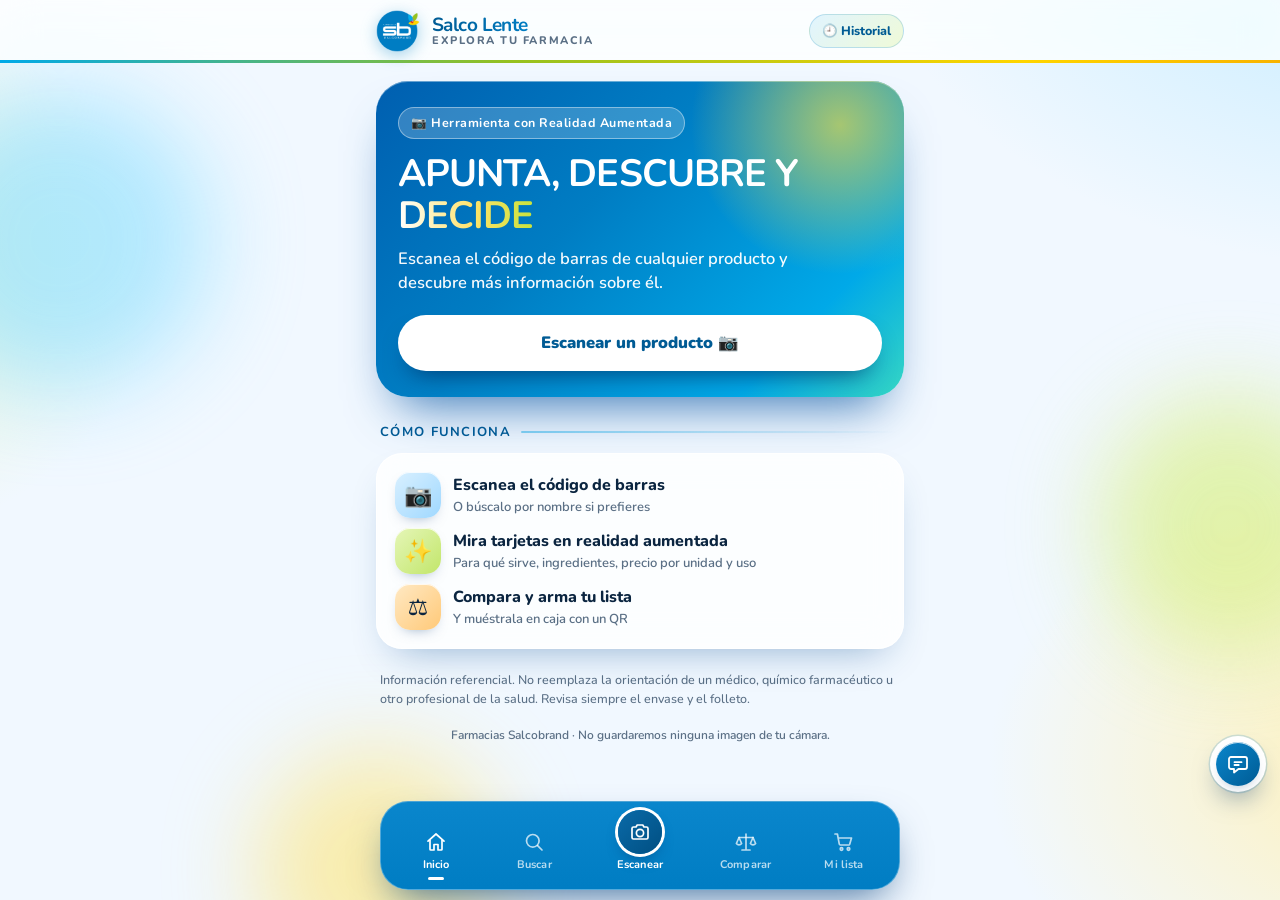
==== index.html @ 79f30295 "Add files via upload" ====
<!doctype html>
<html lang="es">
<head>
<link rel="preconnect" href="https://fonts.googleapis.com"><link rel="preconnect" href="https://fonts.gstatic.com" crossorigin>
<link href="https://fonts.googleapis.com/css2?family=Nunito:wght@700&display=swap" rel="stylesheet">
<meta charset="utf-8">
<meta name="viewport" content="width=device-width,initial-scale=1,viewport-fit=cover">
<meta name="theme-color" content="#007dc3">
<title>SALCO LENTE | Farmacias Salcobrand</title>
<meta name="description" content="Apunta la cámara a un producto y descubre más sobre él.">
<link rel="icon" href="img/sb-logo.png">
<link rel="manifest" href="manifest.webmanifest">
<link rel="apple-touch-icon" href="img/sb-logo.png">
<style>
:root{
  --blue:#007dc3;--blue-d:#005b94;--sky:#00a9e8;--green:#96c11f;--yellow:#ffd500;--orange:#f29100;--coral:#ff5b3a;
  --ink:#0b2540;--muted:#5a6f85;--bg:#f1f8ff;--r:26px;
  --shadow:0 18px 40px -20px rgba(0,70,140,.45);
  --grad-main:linear-gradient(135deg,#005fb0 0%,#007dc3 40%,#00a9e8 80%,#35d6c4 100%);
  --grad-cta:linear-gradient(135deg,#005fb0,#007dc3 45%,#00a9e8);
  --grad-fun:linear-gradient(90deg,#007dc3,#00a9e8 40%,#96c11f 80%,#c8e23c);
  --font-t:"Avenir Next","Avenir","Avenir Next LT Pro","Nunito","Segoe UI",system-ui,sans-serif;
  --font:ui-rounded,"SF Pro Rounded","Nunito","Segoe UI Variable",system-ui,-apple-system,"Segoe UI",Roboto,Helvetica,Arial,sans-serif;
}
*{box-sizing:border-box;-webkit-tap-highlight-color:transparent}
html{color-scheme:light}
body{margin:0;background:var(--bg);color:var(--ink);font:16px/1.45 var(--font);-webkit-font-smoothing:antialiased;min-height:100vh;min-height:100dvh;overflow-x:hidden}
h1,h2,h3,h4,.brand b,.sectitle,.hint b,.nm b,.hero2 b,.sheet h3,.sheet h4{font-family:var(--font-t);font-weight:700}
h1,h2,h3{margin:0;line-height:1.1;letter-spacing:-.025em}
p{margin:0}
button{font:inherit;cursor:pointer;color:inherit}
.hidden{display:none!important}

/* Fondo */
.bg{position:fixed;inset:0;z-index:-2;overflow:hidden;background:
  radial-gradient(900px 600px at 110% -10%,#bfeaff 0%,transparent 60%),
  radial-gradient(700px 500px at -20% 30%,#e6f7c8 0%,transparent 60%),
  radial-gradient(700px 500px at 110% 85%,#fff1b8 0%,transparent 60%),#f1f8ff}
.bg i{position:absolute;border-radius:50%;filter:blur(46px);opacity:.55;animation:drift 18s ease-in-out infinite alternate}
.bg i:nth-child(1){width:300px;height:300px;left:-90px;top:10%;background:#7fdcff}
.bg i:nth-child(2){width:260px;height:260px;right:-80px;top:44%;background:#d4ee6a;animation-duration:22s;animation-delay:-6s}
.bg i:nth-child(3){width:240px;height:240px;left:20%;bottom:-90px;background:#ffe36b;animation-duration:26s;animation-delay:-12s}
@keyframes drift{from{transform:translate3d(0,0,0) scale(1)}to{transform:translate3d(40px,-60px,0) scale(1.18)}}

/* Barra superior */
.top{position:sticky;top:0;z-index:20;background:rgba(255,255,255,.74);backdrop-filter:saturate(1.8) blur(18px);-webkit-backdrop-filter:saturate(1.8) blur(18px);padding-top:env(safe-area-inset-top)}
.top::after{content:"";position:absolute;left:0;right:0;bottom:0;height:3px;background:linear-gradient(90deg,var(--sky),var(--green),var(--yellow),var(--orange),var(--coral),var(--sky));background-size:200% 100%;animation:slide 8s linear infinite}
@keyframes slide{to{background-position:200% 0}}
.top-in{max-width:560px;margin:auto;display:flex;align-items:center;gap:12px;padding:10px 16px 11px}
.top img{width:44px;height:auto;display:block;filter:drop-shadow(0 4px 8px rgba(0,125,195,.35))}
.brand{display:flex;flex-direction:column;line-height:1.02}
.brand b{font-size:19px;font-weight:900;letter-spacing:-.03em;background:linear-gradient(90deg,var(--blue-d),var(--blue) 60%,var(--sky));-webkit-background-clip:text;background-clip:text;color:transparent}
.brand small{font-size:11px;font-weight:800;color:var(--muted);letter-spacing:.14em;text-transform:uppercase}
.hrow{display:flex;gap:8px;align-items:stretch;margin-bottom:10px}.hrow .pit{flex:1;min-width:0}.hadd{flex:0 0 auto;width:58px;border-radius:22px;background:linear-gradient(135deg,#0090d8,#00a9e8);color:#fff;font-size:12px;font-weight:900;box-shadow:0 10px 20px -12px rgba(0,100,180,.8);display:flex;flex-direction:column;align-items:center;justify-content:center;gap:2px}.hadd.sel{background:linear-gradient(135deg,#7fb11a,#96c11f)}.hadd span{font-size:20px;line-height:1}.htime{display:block;font-size:11px;font-weight:700;color:var(--muted);margin-top:1px}
.pbtn{margin-left:auto;display:inline-flex;align-items:center;gap:6px;padding:7px 12px;border-radius:999px;border:1px solid rgba(0,125,195,.2);background:linear-gradient(135deg,#e0f4ff,#effad8);color:var(--blue-d);font-size:12.5px;font-weight:800}

.wrap{max-width:560px;margin:auto;padding:18px 16px calc(110px + env(safe-area-inset-bottom))}
.screen{display:none}
.screen.on{display:block;animation:in .45s cubic-bezier(.2,.9,.3,1) both}
@keyframes in{from{opacity:0;transform:translateY(16px) scale(.985)}to{opacity:1;transform:none}}

/* Tarjetas y botones */
.card{position:relative;background:rgba(255,255,255,.82);backdrop-filter:blur(18px) saturate(1.4);-webkit-backdrop-filter:blur(18px) saturate(1.4);border:1.5px solid rgba(255,255,255,.95);border-radius:var(--r);box-shadow:var(--shadow);padding:18px}
.btn{position:relative;overflow:hidden;display:flex;align-items:center;justify-content:center;gap:8px;width:100%;border:0;border-radius:999px;padding:16px 20px;font-weight:900;font-size:16.5px;color:#fff;background:var(--grad-cta);box-shadow:0 16px 28px -12px rgba(0,125,195,.8),inset 0 1px 0 rgba(255,255,255,.45);transition:transform .18s cubic-bezier(.2,1.6,.4,1),opacity .2s}
.btn::after{content:"";position:absolute;top:0;bottom:0;width:60%;left:-80%;background:linear-gradient(110deg,transparent 20%,rgba(255,255,255,.55) 50%,transparent 80%);transform:skewX(-18deg);animation:shine 3.6s ease-in-out infinite}
@keyframes shine{0%,55%{left:-80%}100%{left:140%}}
.btn:active{transform:scale(.96)}
.btn[disabled]{opacity:.5}
.btn.alt{background:rgba(255,255,255,.9);color:var(--blue-d);box-shadow:inset 0 0 0 2.5px var(--blue),0 8px 18px -12px rgba(0,125,195,.6)}
.btn.alt::after,.btn.ghost::after{display:none}
.btn.ghost{background:transparent;color:var(--blue-d);box-shadow:none;font-weight:800;font-size:15px;padding:12px}
.btn.sm{padding:11px 16px;font-size:14px;width:auto}
.btn+.btn{margin-top:10px}

/* Inicio */
.hero{position:relative;overflow:hidden;isolation:isolate;border-radius:32px;color:#fff;padding:26px 22px;background:var(--grad-main);box-shadow:0 28px 50px -22px rgba(0,80,160,.8),inset 0 1px 0 rgba(255,255,255,.4)}
.hero::before{content:"";position:absolute;inset:-40% -20% auto auto;width:340px;height:340px;border-radius:50%;background:radial-gradient(circle,rgba(255,225,60,.65),transparent 62%);z-index:-1;animation:drift 12s ease-in-out infinite alternate}
.kicker{display:inline-flex;gap:6px;align-items:center;background:rgba(255,255,255,.2);border:1px solid rgba(255,255,255,.4);border-radius:999px;padding:6px 12px;font-size:12.5px;font-weight:800;letter-spacing:.04em}
.hero h1{font-size:38px;font-weight:950;margin:14px 0 10px}
.hero h1 em{font-style:normal;background:linear-gradient(90deg,#fff 0%,#ffe36b 55%,#c8e23c);-webkit-background-clip:text;background-clip:text;color:transparent}
.hero p{font-size:16.5px;font-weight:600;opacity:.96;max-width:420px}
.hero .go{margin-top:20px}
.hero .btn{background:#fff;color:var(--blue-d);box-shadow:0 14px 26px -12px rgba(0,30,80,.7)}
.sectitle{display:flex;align-items:center;gap:10px;font-size:13px;font-weight:950;letter-spacing:.1em;text-transform:uppercase;color:var(--blue-d);margin:26px 4px 12px}
.sectitle::after{content:"";flex:1;height:2.5px;border-radius:9px;background:linear-gradient(90deg,rgba(0,169,232,.45),transparent)}
.ic{width:46px;height:46px;border-radius:15px;display:grid;place-items:center;font-size:23px;background:linear-gradient(135deg,var(--c1,#e3f4ff),var(--c2,#f0fadb));box-shadow:inset 0 1px 0 rgba(255,255,255,.8),0 6px 14px -8px rgba(0,60,120,.5);flex:none}
.how{list-style:none;padding:0;margin:0;display:grid;gap:10px}
.how li{display:flex;gap:12px;align-items:center;font-weight:800}
.how small{display:block;color:var(--muted);font-weight:600;font-size:13px}
.legal{font-size:12.5px;color:var(--muted);line-height:1.5;margin-top:22px;padding:0 4px;font-weight:500}
.foot{text-align:center;color:var(--muted);font-size:12px;margin-top:18px;font-weight:600}

/* Buscar */
.srch{width:100%;border:1.5px solid rgba(0,125,195,.25);border-radius:999px;padding:14px 18px;font:inherit;font-weight:700;background:rgba(255,255,255,.92);outline:none}
.srch:focus{border-color:var(--sky);box-shadow:0 0 0 4px rgba(0,169,232,.18)}
.chips{display:flex;gap:8px;flex-wrap:wrap;margin:12px 0 14px}
.chp{border:1.5px solid rgba(0,125,195,.22);background:rgba(255,255,255,.85);border-radius:999px;padding:8px 13px;font-weight:800;font-size:13.5px;color:var(--blue-d)}
.chp.on{background:var(--grad-cta);color:#fff;border-color:transparent}
.plist{display:grid;gap:10px}
.pit{display:flex;gap:12px;align-items:center;padding:12px 14px;border-radius:22px;background:rgba(255,255,255,.88);border:1.5px solid rgba(255,255,255,.95);box-shadow:0 12px 24px -18px rgba(0,60,120,.6);text-align:left;width:100%}
.pit b{font-size:14.5px;font-weight:900;display:block;line-height:1.2}
.pit .s{font-size:12.5px;color:var(--muted);font-weight:700}
.pit .p{margin-left:auto;text-align:right;font-weight:950;font-size:14.5px;white-space:nowrap}
.pit .p small{display:block;font-size:11px;color:var(--muted);font-weight:700}
.empty{text-align:center;color:var(--muted);font-weight:700;padding:30px 10px}

/* Navegación inferior */
.nav{position:fixed;left:0;right:0;bottom:0;z-index:30;padding:0 14px calc(10px + env(safe-area-inset-bottom));pointer-events:none}
.nav-in{pointer-events:auto;max-width:520px;margin:auto;display:grid;grid-template-columns:1fr 1fr 1.15fr 1fr 1fr;align-items:end;background:linear-gradient(180deg,#0a86cc,#007dc3);backdrop-filter:blur(18px) saturate(1.5);-webkit-backdrop-filter:blur(18px) saturate(1.5);border:1.5px solid rgba(255,255,255,.3);border-radius:28px;box-shadow:0 18px 40px -14px rgba(0,60,120,.75);padding:8px 6px}
.nb{position:relative;border:0;background:none;display:flex;flex-direction:column;align-items:center;gap:3px;padding:6px 0 8px;font-size:11px;font-weight:700;letter-spacing:.01em;color:rgba(255,255,255,.72)}
.nb span{display:block;width:24px;height:24px;line-height:1}
.nb svg{width:24px;height:24px;display:block;fill:none;stroke:currentColor;stroke-width:1.7;stroke-linecap:round;stroke-linejoin:round}
.nb.on{color:#fff}
.nb.on::after{content:"";position:absolute;bottom:1px;left:50%;width:16px;height:3px;margin-left:-8px;border-radius:2px;background:#fff}
.nb .badge{position:absolute;top:0;right:calc(50% - 22px);min-width:18px;height:18px;border-radius:9px;background:var(--coral);color:#fff;font-size:11px;font-weight:900;display:grid;place-items:center;padding:0 5px}
.nb.mid .fab{width:44px;height:44px;border-radius:50%;display:grid;place-items:center;line-height:1;color:#fff;background:linear-gradient(135deg,#0a6aa8,#004f82);box-shadow:0 0 0 3px #fff,0 8px 16px -6px rgba(0,40,90,.6)}
.nb.mid .fab svg{width:24px;height:24px}
.nb.mid{padding-top:0}
.nb.mid{color:#fff}.nb.mid.on::after{display:none}

/* Cámara */
.camLayer{position:fixed;inset:0;z-index:40;background:#04101e;display:none}
body.cam .camLayer{display:block}
.camLayer video{position:absolute;inset:0;width:100%;height:100%;object-fit:cover}
.camLayer::after{content:"";position:absolute;inset:0;background:radial-gradient(120% 80% at 50% 45%,transparent 40%,rgba(0,20,50,.5));pointer-events:none}
.ov{position:fixed;inset:0;z-index:50;display:none}
.ov.on{display:block}
.sc-top{position:absolute;left:0;right:0;top:0;display:flex;align-items:center;gap:10px;padding:calc(12px + env(safe-area-inset-top)) 14px 12px;background:linear-gradient(rgba(0,20,50,.6),transparent);color:#fff}
.sc-top .t{font-weight:900;font-size:16px;text-shadow:0 1px 8px rgba(0,0,0,.5)}
.rbtn{white-space:nowrap;flex:none;border:0;border-radius:999px;padding:9px 14px;font-weight:800;font-size:14px;background:rgba(255,255,255,.9);color:var(--blue-d)}
.reticle{position:absolute;left:50%;top:44%;width:min(76vw,330px);height:min(46vw,200px);transform:translate(-50%,-50%);border-radius:26px;box-shadow:0 0 0 2000px rgba(0,20,50,.38)}
.reticle svg{position:absolute;inset:-6px;width:calc(100% + 12px);height:calc(100% + 12px)}
.reticle .laser{position:absolute;left:8%;right:8%;top:10%;height:3px;border-radius:3px;background:linear-gradient(90deg,transparent,var(--green),#fff,var(--green),transparent);box-shadow:0 0 18px 4px rgba(150,193,31,.8);animation:laser 2.2s ease-in-out infinite alternate}
@keyframes laser{to{top:88%}}
.reticle.ok{animation:okp .5s}
@keyframes okp{50%{transform:translate(-50%,-50%) scale(1.06)}}
.sc-bot{position:absolute;left:14px;right:14px;bottom:calc(20px + env(safe-area-inset-bottom));display:grid;gap:10px}
.glass{background:rgba(255,255,255,.88);backdrop-filter:blur(14px);-webkit-backdrop-filter:blur(14px);border:1.5px solid rgba(255,255,255,.95);border-radius:20px;box-shadow:0 14px 28px -14px rgba(0,30,70,.6)}
.hint{padding:14px 16px;text-align:center}
.hint b{display:block;font-size:17px;font-weight:900}
.hint span{font-size:13px;color:var(--muted);font-weight:600}
.hint{transition:background .25s,box-shadow .25s}
.hint.warn{background:rgba(255,246,214,.96);box-shadow:inset 0 0 0 2px var(--yellow),0 14px 28px -14px rgba(0,30,70,.6)}
.hint.warn b{color:#7a5200}
.manual.attn input{animation:attn 1.2s ease-in-out infinite}
@keyframes attn{0%,100%{box-shadow:0 0 0 0 rgba(255,213,0,.0)}50%{box-shadow:0 0 0 5px rgba(255,213,0,.75)}}
.manual{display:flex;gap:8px}
.manual input{flex:1;min-width:0;border:0;border-radius:999px;padding:13px 16px;font:inherit;font-weight:800;background:rgba(255,255,255,.95);outline:none}
.toast{position:fixed;left:50%;top:calc(80px + env(safe-area-inset-top));transform:translateX(-50%);z-index:90;max-width:88vw;background:rgba(11,37,64,.92);color:#fff;border-radius:16px;padding:12px 16px;font-weight:700;font-size:14px;box-shadow:0 14px 30px -10px rgba(0,0,0,.5);animation:in .3s both}
.flash{position:absolute;inset:0;background:#fff;pointer-events:none;animation:fl .5s ease-out forwards}
@keyframes fl{from{opacity:.85}to{opacity:0}}

/* Vista de producto (RA) */
.pv{background:linear-gradient(160deg,#cfe9ff,#eaf6e0 55%,#fff3c4)}
body.cam .pv{background:none}
.pv::before{content:"";position:absolute;inset:0;background:linear-gradient(180deg,rgba(0,60,120,.4),rgba(0,125,195,.1) 40%,rgba(6,24,50,.55));opacity:0}
body.cam .pv::before{opacity:1}
.pv-in{position:absolute;inset:0;display:grid;grid-template-columns:minmax(0,1fr);grid-template-rows:auto auto minmax(0,1fr) auto auto;gap:10px;padding:calc(10px + env(safe-area-inset-top)) 12px calc(12px + env(safe-area-inset-bottom))}
.pv-top{display:flex;align-items:center;gap:10px}
.pv-top .nm{min-width:0;flex:1;color:var(--ink);text-shadow:none}
body.cam .pv-top .nm{color:#fff;text-shadow:0 1px 10px rgba(0,20,50,.85)}
.nm b{display:block;font-size:17px;font-weight:950;line-height:1.1;white-space:nowrap;overflow:hidden;text-overflow:ellipsis}
.nm small{font-size:12px;font-weight:800;opacity:.9}
.row2{display:grid;grid-template-columns:1.15fr 1fr;gap:10px;}
.acard{position:relative;text-align:left;border:0;padding:11px 13px;font-size:12.5px;font-weight:700;line-height:1.3;color:var(--ink);animation:in .5s both}
.acard b{display:block;font-size:10.5px;letter-spacing:.1em;text-transform:uppercase;font-weight:900;margin-bottom:3px}
.acard .more{position:absolute;right:11px;top:6px;font-size:20px;line-height:1;color:var(--blue);font-weight:900}
.acard::after{content:"";position:absolute;width:12px;height:12px;border-radius:50%;background:#fff;box-shadow:0 0 0 4px rgba(255,255,255,.35),0 0 0 2px var(--sky);animation:pulse 2s infinite}
.row2.t .acard::after{bottom:-7px;left:50%}
.row2.b .acard::after{top:-7px;left:50%}
@keyframes pulse{50%{box-shadow:0 0 0 8px rgba(255,255,255,0),0 0 0 2px var(--sky)}}
.stage{position:relative;min-height:0}
.stage .fallback{position:absolute;inset:0;display:grid;place-items:center;font-size:110px}
.big{font-size:21px;font-weight:950;letter-spacing:-.02em}
.big small{font-size:12px;font-weight:800;color:var(--muted)}
.pill{display:inline-block;border-radius:999px;padding:3px 9px;font-size:11px;font-weight:900;margin:2px 3px 2px 0}
.pill.g{background:#e3f6c4;color:#2f5a05}.pill.y{background:#fff0b0;color:#6b5000}.pill.r{background:#ffd9d1;color:#8a2a12}.pill.n{background:#e6eef7;color:#33516e}
.pv-act{display:flex;gap:10px}
.pv-act .btn{padding:14px 10px;font-size:15px}
.pv-act .btn.sel{background:linear-gradient(135deg,#6a9a00,#96c11f)}
.cupon{display:flex;align-items:center;gap:10px;padding:8px 14px;font-size:12.5px;font-weight:800}
.cupon img{height:26px;width:auto;flex:0 0 auto;border-radius:8px}

/* Hoja inferior */
.sheet-bg{position:fixed;inset:0;z-index:70;background:rgba(0,20,50,.45);display:none}
.sheet-bg.on{display:block}
.sheet{position:absolute;left:0;right:0;bottom:0;max-height:82vh;overflow:auto;background:#fff;border-radius:30px 30px 0 0;padding:10px 18px calc(24px + env(safe-area-inset-bottom));animation:up .35s cubic-bezier(.2,.9,.3,1)}
@keyframes up{from{transform:translateY(100%)}}
.sheet .grip{width:44px;height:5px;border-radius:3px;background:#d3dde8;margin:0 auto 14px}
.sheet h3{font-size:22px;font-weight:950;margin-bottom:10px}
.sheet h4{margin:16px 0 6px;font-size:12px;letter-spacing:.1em;text-transform:uppercase;color:var(--muted);font-weight:900}
.sheet ul,.sheet ol{margin:6px 0;padding-left:20px;font-weight:600}
.sheet li{margin:4px 0}
.alt{display:flex;align-items:center;gap:10px;padding:10px 12px;border-radius:16px;background:#f3f8fd;margin:8px 0;width:100%;border:0;text-align:left}
.alt b{font-size:14px;display:block;font-weight:900}
.alt .s{font-size:12px;color:var(--muted);font-weight:700}
.alt .p{margin-left:auto;text-align:right;font-weight:900;font-size:13.5px;white-space:nowrap}
.note{padding:11px 13px;border-radius:14px;background:#fff6d6;color:#6b5000;font-weight:700;font-size:13.5px;margin:8px 0}

/* Comparar */
.cmpH{display:grid;grid-template-columns:1fr 1fr;gap:12px}
.cmpP{padding:14px;text-align:center}
.cmpP .mini{height:84px;display:grid;place-items:center;font-size:54px}
.cmpP b{display:block;font-weight:900;font-size:14.5px;line-height:1.15}
.cmpP small{color:var(--muted);font-weight:700;font-size:12px}
.cmpP .btn{margin-top:8px}
.cm{display:grid;grid-template-columns:1fr 1fr;gap:12px;padding:12px 0;border-bottom:1px solid rgba(0,60,120,.1);font-size:13.5px;font-weight:800}
.cm:last-child{border:0}
.cm small{grid-column:1/3;font-size:10.5px;letter-spacing:.1em;text-transform:uppercase;color:var(--muted);font-weight:900;margin-bottom:-6px}
.tip{display:flex;gap:10px;align-items:flex-start;margin-top:12px;padding:13px 14px;font-size:13.5px;font-weight:700}

/* Lista */
.lit{display:flex;align-items:center;gap:12px;padding:11px 14px;margin-bottom:10px}
.lit b{display:block;font-size:14px;font-weight:900;line-height:1.2}
.lit .s{font-size:12px;color:var(--muted);font-weight:700}
.lit .p{margin-left:auto;font-weight:900;font-size:14px;text-align:right;white-space:nowrap}
.lit .x{border:0;background:#eef3f8;border-radius:50%;width:30px;height:30px;font-weight:900;color:var(--muted)}
.qrbox{text-align:center;padding:16px}
.qrbox .qr{width:170px;height:170px;margin:8px auto 0;background:#fff;border-radius:14px;padding:8px}
.qrbox .qr svg{width:100%;height:100%;display:block}
.misalco{margin-top:12px;padding:14px;display:flex;flex-direction:column;align-items:center;gap:8px;text-align:center}
.misalco img{height:44px;width:auto;border-radius:12px}
.misalco p{margin:0;font-weight:800;font-size:13.5px}

/* historial */


/* Capa de realidad aumentada: la información sigue al producto */
.arLayer{position:absolute;inset:0;pointer-events:none;display:none;overflow:hidden}
.pv.ar .arLayer{display:block}
.pv.ar .row2,.pv.ar .stage{display:none}
.pv.ar .pv-in{display:flex;flex-direction:column;justify-content:space-between}
.pv.ar .pv-in>div:last-child{margin-top:auto}
.arLayer.wait{opacity:0}
.arLayer{transition:opacity .25s}
.arLayer.lost #arCards,.arLayer.lost #arSvg,.arLayer.lost .arBox{opacity:.55}
.arLayer.gone #arCards,.arLayer.gone #arSvg,.arLayer.gone .arBox{opacity:.3}
#arSvg{position:absolute;inset:0}
#arSvg line{stroke:rgba(255,255,255,.95);stroke-width:2.5;stroke-linecap:round;filter:drop-shadow(0 0 4px rgba(0,125,195,.9))}
#arSvg circle{fill:#fff;stroke:var(--sky);stroke-width:3;filter:drop-shadow(0 0 5px rgba(0,125,195,.9))}
.arBox{position:absolute;left:0;top:0;will-change:transform}
.arBox i{position:absolute;width:22px;height:22px;border:4px solid #fff;filter:drop-shadow(0 0 6px rgba(0,125,195,.9))}
.arBox i:nth-child(1){left:0;top:0;border-right:0;border-bottom:0;border-radius:10px 0 0 0}
.arBox i:nth-child(2){right:0;top:0;border-left:0;border-bottom:0;border-radius:0 10px 0 0}
.arBox i:nth-child(3){left:0;bottom:0;border-right:0;border-top:0;border-radius:0 0 0 10px}
.arBox i:nth-child(4){right:0;bottom:0;border-left:0;border-top:0;border-radius:0 0 10px 0}
.acard.ar{position:absolute;left:0;top:0;width:150px;pointer-events:auto;will-change:transform;background:rgba(255,255,255,.9);padding:10px 12px}
.acard.ar::after{display:none}
.acard.ar{animation:fadein .5s both}
@keyframes fadein{from{opacity:0}to{opacity:1}}
.arMsg{position:absolute;left:50%;top:40%;transform:translateX(-50%);padding:10px 14px;font-weight:800;font-size:13.5px;text-align:center;width:min(86vw,320px);opacity:0;transition:opacity .25s}
.arLayer.gone .arMsg{opacity:1}
.arDbg{position:absolute;left:8px;bottom:150px;font:11px monospace;color:#fff;background:rgba(0,0,0,.5);padding:3px 6px;border-radius:6px}
.hero2{display:grid;place-items:center;gap:6px;text-align:center;height:100%;align-content:center}
.hero2 b{font-size:20px;font-weight:950}.hero2 span{font-size:14px;color:var(--muted);font-weight:700;max-width:260px}
.ic.xl{width:96px;height:96px;font-size:50px;border-radius:30px}

@media (prefers-reduced-motion:reduce){*,*::before,*::after{animation:none!important;transition:none!important}}
/* ===== Escáner: animación y fluidez (v20) ===== */

/* ===== Encuesta de satisfacción ===== */
.svBubble{position:fixed;right:14px;bottom:calc(108px + env(safe-area-inset-bottom));z-index:35;display:flex;align-items:center;padding:6px;border:0;border-radius:999px;color:var(--ink);background:#fff;box-shadow:0 14px 28px -12px rgba(0,50,110,.65),0 0 0 1.5px rgba(0,125,195,.18);transform-origin:100% 100%;animation:svIn .6s cubic-bezier(.2,.9,.3,1) both;overflow:hidden;cursor:pointer;-webkit-tap-highlight-color:transparent}
.svBubble[hidden]{display:none}
.svBubble .ic{flex:none;width:44px;height:44px;border-radius:50%;display:grid;place-items:center;color:#fff;background:linear-gradient(135deg,#0a86cc,#005b94);animation:svWiggle 3.2s 1s ease-in-out infinite}
.svBubble .ic svg{width:24px;height:24px;fill:none;stroke:currentColor;stroke-width:1.8;stroke-linecap:round;stroke-linejoin:round}
.svBubble .tx{display:block;max-width:0;opacity:0;overflow:hidden;white-space:nowrap;transition:max-width .7s cubic-bezier(.2,.9,.3,1),opacity .5s .15s ease,padding .7s cubic-bezier(.2,.9,.3,1)}
.svBubble.open .tx{max-width:190px;opacity:1;padding:0 14px 0 10px}
.svBubble b{display:block;font-size:14px;font-weight:800;line-height:1.2;font-family:var(--font-t)}
.svBubble:active{transform:scale(.97)}
@keyframes svIn{from{opacity:0;transform:translateY(18px) scale(.7)}to{opacity:1;transform:none}}
@keyframes svOut{to{opacity:0;transform:translateY(10px) scale(.85)}}
@keyframes svWiggle{0%,86%,100%{transform:none}90%{transform:rotate(-12deg) scale(1.06)}94%{transform:rotate(10deg) scale(1.06)}}
.svBack{margin-bottom:14px}
.svCard{background:rgba(255,255,255,.94);border-radius:26px;padding:22px 18px 20px;box-shadow:0 18px 36px -20px rgba(0,50,110,.45);border:1.5px solid rgba(255,255,255,.95)}
.svT{font-size:25px;line-height:1.15;margin:8px 0 6px;font-family:var(--font-t);font-weight:800}
.svSub{margin:0 0 18px;color:var(--muted);font-weight:600;font-size:14px}
.svScale{display:grid;grid-template-columns:repeat(5,1fr);gap:8px}
.svScale button{aspect-ratio:1;border:0;border-radius:18px;font:inherit;font-size:22px;font-weight:900;color:var(--blue-d);background:#eaf3fb;box-shadow:inset 0 0 0 2px rgba(0,125,195,.14);transition:transform .18s cubic-bezier(.2,.9,.3,1),background .2s,color .2s,box-shadow .2s}
.svScale button:active{transform:scale(.92)}
.svScale button[aria-checked="true"]{color:#fff;background:linear-gradient(135deg,#0a86cc,#005b94);box-shadow:0 10px 18px -8px rgba(0,91,148,.8);transform:translateY(-3px) scale(1.06)}
.svEnds{display:flex;justify-content:space-between;margin:8px 2px 18px;font-size:12px;font-weight:800;color:var(--muted)}
.svLb{display:block;font-weight:800;font-size:14px;margin-bottom:6px}
.svLb small{color:var(--muted);font-weight:600}
#svTxt{width:100%;border:0;border-radius:18px;padding:13px 14px;font:inherit;font-weight:600;font-size:15px;line-height:1.4;resize:none;background:#f3f8fc;box-shadow:inset 0 0 0 2px rgba(0,125,195,.14);outline:none;color:var(--ink);transition:box-shadow .2s}
#svTxt:focus{box-shadow:inset 0 0 0 2px var(--blue)}
.svCnt{text-align:right;font-size:11.5px;font-weight:700;color:var(--muted);margin:4px 4px 14px}
#svSend[disabled]{opacity:.45;filter:saturate(.6);pointer-events:none}
.svPriv{margin:12px 0 0;text-align:center;font-size:12.5px;font-weight:600;color:var(--muted)}
.svDone{text-align:center;padding:10px 0 4px;animation:svIn .5s cubic-bezier(.2,.9,.3,1) both}
.svDone[hidden]{display:none}
.svOk{width:74px;height:74px;margin:6px auto 8px;border-radius:50%;display:grid;place-items:center;color:#fff;background:linear-gradient(135deg,#a9d62c,#6aa312);box-shadow:0 14px 24px -12px rgba(106,163,18,.9)}
.svOk svg{width:38px;height:38px;fill:none;stroke:currentColor;stroke-width:2.6;stroke-linecap:round;stroke-linejoin:round;stroke-dasharray:30;stroke-dashoffset:30;animation:svTick .5s .25s ease-out forwards}
@keyframes svTick{to{stroke-dashoffset:0}}
@media (prefers-reduced-motion:reduce){.svBubble,.svBubble .ic,.svDone,.svOk svg{animation:none!important}.svOk svg{stroke-dashoffset:0}}

.reticle{container-type:size;will-change:transform}
.reticle svg{transform-origin:center;transition:stroke .25s;animation:breathe 2.6s ease-in-out infinite}
@keyframes breathe{0%,100%{transform:scale(1);opacity:.92}50%{transform:scale(1.022);opacity:1}}
.reticle .laser{top:10%;animation:laser 2s cubic-bezier(.45,.05,.55,.95) infinite alternate;will-change:translate,opacity}
@supports (height:1cqh){
  .reticle .laser{animation-name:laser2}
  @keyframes laser2{0%{translate:0 0;opacity:.35}12%{opacity:1}88%{opacity:1}100%{translate:0 78cqh;opacity:.35}}
}
.reticle.ok svg{stroke:var(--green);animation:none}
.reticle.ok .laser{animation-play-state:paused;opacity:0;transition:opacity .2s}
.reticle.ok{animation:okp .45s cubic-bezier(.2,.9,.3,1)}
@keyframes okp{40%{transform:translate(-50%,-50%) scale(1.07)}}
#scan.on .reticle{animation:reticleIn .55s cubic-bezier(.2,.9,.3,1) both}
@keyframes reticleIn{from{opacity:0;transform:translate(-50%,-50%) scale(1.16)}to{opacity:1;transform:translate(-50%,-50%) scale(1)}}
#scan.on .sc-bot .hint{animation:revealUp .5s .1s cubic-bezier(.2,.9,.3,1) both}
.sc-bot .manual,.sc-bot #scList{display:none}
.sc-bot.more .manual,.sc-bot.more #scList{display:flex;animation:revealUp .55s cubic-bezier(.2,.9,.3,1) both}
.sc-bot.more #scList{animation-delay:.08s}
@keyframes revealUp{from{opacity:0;transform:translateY(14px)}to{opacity:1;transform:none}}
.hint b,.hint span{transition:opacity .2s}
/* fluidez general: solo opacidad y transform (sin desenfoques animados), respuesta al tocar */
@keyframes cardIn{0%{opacity:0;translate:0 14px;scale:.94}100%{opacity:1;translate:0 0;scale:1}}
.bg i{will-change:transform}
.btn,.rbtn,.nb,.chip{transition:transform .16s cubic-bezier(.2,.9,.3,1),background .2s,box-shadow .2s}
.btn:active,.rbtn:active{transform:scale(.97)}
.nb:active{transform:scale(.92)}
.nb.on svg{animation:navPop .38s cubic-bezier(.2,.9,.3,1)}
@keyframes navPop{0%{transform:translateY(3px) scale(.86)}60%{transform:translateY(-2px) scale(1.08)}100%{transform:none}}
.screen.on{animation-duration:.38s}
@media (prefers-reduced-motion:reduce){.sc-bot.more .manual,.sc-bot.more #scList{animation:none!important}}
h1,h2,h3,h4,.brand b,.sectitle,.hint b,.nm b,.hero2 b,.sheet h3,.sheet h4,.hero h1,.acard b,.big,.pit b,.alt b,.lit b,.cmpP b,.sc-top .t,.kicker,.cm small,.misalco p,.empty b{font-family:var(--font-t)!important;font-weight:700!important}

/* ===== Tarjetas de información: estilo sobrio y profesional ===== */
.acard{--ac:var(--blue);border-radius:14px;padding:11px 13px 11px 15px;font-size:12px;font-weight:600;line-height:1.35;letter-spacing:.005em;color:#16314d;background:rgba(255,255,255,.93);border:1px solid rgba(255,255,255,.7);box-shadow:0 1px 0 rgba(255,255,255,.8) inset,0 10px 24px -10px rgba(0,35,80,.55),0 2px 6px -2px rgba(0,35,80,.25);overflow:hidden;transition:box-shadow .2s,background .2s}
.acard::before{content:"";position:absolute;left:0;top:0;bottom:0;width:3.5px;background:var(--ac);border-radius:14px 0 0 14px}
.acard b{font-family:var(--font-t);font-size:10px;letter-spacing:.14em;text-transform:uppercase;font-weight:700;color:var(--ac);margin-bottom:5px;padding-right:16px}
.acard .more{position:absolute;right:11px;top:10px;width:7px;height:7px;border-top:2px solid #9bb0c4;border-right:2px solid #9bb0c4;transform:rotate(45deg);font-size:0;transition:transform .2s,border-color .2s}
.acard:active{background:#fff}.acard:active .more{border-color:var(--ac);transform:rotate(45deg) translate(2px,-2px)}
.acard .big{font-family:var(--font-t);font-size:19px;font-weight:700;letter-spacing:-.01em;color:#0b2a4a}
.acard .big small{font-size:11px;font-weight:600;color:#6a8199}
.acard .pill{border-radius:7px;font-size:10.5px;font-weight:700;padding:3px 8px;margin:2px 3px 0 0}
.acard.ar{padding:11px 13px 11px 15px;background:rgba(255,255,255,.93)}
.acard::after{display:none}
.acard{animation:cardIn .7s cubic-bezier(.2,.8,.2,1) both}
.acard.ar{animation:cardIn .7s cubic-bezier(.2,.8,.2,1) both}
@keyframes cardIn{0%{opacity:0;translate:0 16px;scale:.92;filter:blur(6px)}60%{filter:blur(0)}100%{opacity:1;translate:0 0;scale:1;filter:blur(0)}}
.acard::before{animation:barIn .6s .25s cubic-bezier(.2,.8,.2,1) both;transform-origin:top}
@keyframes barIn{from{transform:scaleY(0)}to{transform:scaleY(1)}}
#arSvg line{stroke-dasharray:600;stroke-dashoffset:600;animation:draw .9s .1s ease-out forwards;stroke:rgba(255,255,255,.9);stroke-width:1.75;filter:drop-shadow(0 0 3px rgba(0,60,130,.8))}
@keyframes draw{to{stroke-dashoffset:0}}
#arSvg circle{r:4.5;stroke-width:2.5;animation:popIn .5s .6s cubic-bezier(.2,.8,.2,1) both;transform-box:fill-box;transform-origin:center}
@keyframes popIn{from{opacity:0;transform:scale(0)}to{opacity:1;transform:scale(1)}}
.arBox i{width:18px;height:18px;border-width:3px;animation:cornerIn .6s cubic-bezier(.2,.8,.2,1) both}
.arBox{animation:fadein .4s both}
@keyframes cornerIn{from{opacity:0;scale:1.5}to{opacity:1;scale:1}}
@media (prefers-reduced-motion:reduce){.acard,.acard::before,#arSvg line,#arSvg circle,.arBox i{animation-duration:.01s!important;animation-delay:0s!important}}
.ic.pimg{background:#fff;padding:3px;overflow:hidden}
.ic.pimg img{width:100%;height:100%;object-fit:contain;display:block}
.ic.xl.pimg{width:150px;height:150px;border-radius:24px;padding:8px}
.cmpP .mini img{max-height:84px;max-width:100%;object-fit:contain}
.stage{display:block}
.stage .m3d{position:absolute;inset:0;touch-action:none;cursor:grab;display:block}
.stage .m3d:active{cursor:grabbing}
.m3dhint{position:absolute;left:50%;top:4px;transform:translateX(-50%);font-family:var(--font-t);font-weight:700;font-size:12px;color:var(--blue-d);background:rgba(255,255,255,.8);border-radius:999px;padding:5px 12px;transition:opacity .4s;pointer-events:none;white-space:nowrap}
.m3dhint.off{opacity:0}
.acard b{font-size:10.5px}
:focus-visible{outline:3px solid var(--sky);outline-offset:2px;border-radius:8px}

/* ===== RA: puntos compactos a los lados del producto (el centro queda libre) ===== */
body.cam .pv::before{background:linear-gradient(180deg,rgba(0,40,90,.3),transparent 24%,transparent 62%,rgba(6,24,50,.42))}
.camLayer::after{background:radial-gradient(130% 90% at 50% 45%,transparent 55%,rgba(0,20,50,.3))}
.acard.ar{width:auto;max-width:212px;padding:7px 12px 7px 11px;border-radius:999px;cursor:pointer;background:rgba(255,255,255,.88);pointer-events:auto;transition:background .2s,box-shadow .2s;-webkit-user-select:none;user-select:none}
.acard.ar::before{display:none}
.acard.ar .more{display:none}
.acard.ar .ahead{display:flex;align-items:center;gap:7px;white-space:nowrap}
.acard.ar .ahead b{margin:0;padding:0;font-size:10.5px;letter-spacing:.1em}
.acard.ar .adot{flex:none;width:9px;height:9px;border-radius:50%;background:var(--ac);box-shadow:0 0 0 3px rgba(255,255,255,.9),0 0 0 4.5px var(--ac)}
.acard.ar .aval{font-weight:700;font-size:13.5px;color:#0b2a4a;margin-left:2px}
.acard.ar .aval small{font-size:10.5px;font-weight:600;color:#6a8199}
.acard.ar .mdots{display:inline-flex;gap:3px;margin-left:2px}
.acard.ar .mdots i{width:9px;height:9px;border-radius:50%;background:#9bb0c4}
.acard.ar .mdots i.g{background:#7fb11a}.acard.ar .mdots i.y{background:#f2b300}.acard.ar .mdots i.r{background:#e0523a}
.acard.ar .abody{display:none;margin-top:8px;white-space:normal;font-size:12.5px;line-height:1.35}
.acard.ar .ago{display:none;margin-top:9px;border:0;background:none;padding:2px 0;font:inherit;font-weight:800;font-size:12.5px;color:var(--ac);cursor:pointer}
.acard.ar.open{width:204px;border-radius:16px;padding:11px 13px 11px 14px;background:rgba(255,255,255,.96);box-shadow:0 14px 30px -10px rgba(0,35,80,.6)}
.acard.ar.open::before{display:block}
.acard.ar.open .abody,.acard.ar.open .ago{display:block}
.acard.ar.open .ahead{white-space:normal}
.acard.ar.open .aval,.acard.ar.open .mdots{display:none}
.arLayer.lost .acard.ar{opacity:.6}
</style>
</head>
<body>
<noscript><p style="padding:20px;font-family:sans-serif">Salco Lente necesita JavaScript para funcionar.</p></noscript>
<div class="bg" aria-hidden="true"><i></i><i></i><i></i></div>

<header class="top">
  <div class="top-in">
    <img src="img/sb-logo.png" alt="Farmacias Salcobrand">
    <div class="brand"><b>Salco Lente</b><small>Explora tu farmacia</small></div>
    <button class="pbtn" id="openHist" type="button">🕘 Historial</button>
  </div>
</header>

<main class="wrap">
  <!-- Inicio -->
  <section class="screen on" id="s-home">
    <div class="hero">
      <span class="kicker">📷 Herramienta con Realidad Aumentada</span>
      <h1>APUNTA, DESCUBRE Y <em>DECIDE</em></h1>
      <p>Escanea el código de barras de cualquier producto y descubre más información sobre él.</p>
      <div class="go"><button class="btn" id="homeScan">Escanear un producto 📷</button></div>
    </div>
    <div class="sectitle">CÓMO FUNCIONA</div>
    <div class="card"><ul class="how">
      <li><span class="ic" style="--c1:#d9f0ff;--c2:#9fd8ff">📷</span><div>Escanea el código de barras<small>O búscalo por nombre si prefieres</small></div></li>
      <li><span class="ic" style="--c1:#e5f6b8;--c2:#c2e66a">✨</span><div>Mira tarjetas en realidad aumentada<small>Para qué sirve, ingredientes, precio por unidad y uso</small></div></li>
      <li><span class="ic" style="--c1:#ffe9c4;--c2:#ffc978">⚖️</span><div>Compara y arma tu lista<small>Y muéstrala en caja con un QR</small></div></li>
    </ul></div>
    <p class="legal" id="legalHome"></p>
    <p class="foot">Farmacias Salcobrand · No guardaremos ninguna imagen de tu cámara.</p>
  </section>

  <!-- Encuesta de satisfacción (anónima) -->
  <section class="screen" id="s-survey">
    <button class="rbtn svBack" id="svBack" type="button">← Volver</button>
    <div class="svCard">
      <div id="svForm">
        <span class="kicker">Tu opinión nos ayuda</span>
        <h2 class="svT">¿Qué tal te pareció esta herramienta?</h2>
        <p class="svSub">Es anónima y toma menos de un minuto.</p>
        <div class="svScale" id="svScale" role="radiogroup" aria-label="Calificación del 1 al 5">
          <button type="button" role="radio" aria-checked="false" data-n="1" aria-label="1, inútil">1</button>
          <button type="button" role="radio" aria-checked="false" data-n="2" aria-label="2">2</button>
          <button type="button" role="radio" aria-checked="false" data-n="3" aria-label="3">3</button>
          <button type="button" role="radio" aria-checked="false" data-n="4" aria-label="4">4</button>
          <button type="button" role="radio" aria-checked="false" data-n="5" aria-label="5, muy útil">5</button>
        </div>
        <div class="svEnds"><span>1 = Inútil</span><span>5 = Muy útil</span></div>
        <label class="svLb" for="svTxt">Comentarios <small>(opcional)</small></label>
        <textarea id="svTxt" maxlength="500" rows="4" placeholder="Cuéntanos qué te gustó o qué mejorarías"></textarea>
        <div class="svCnt"><span id="svN">0</span>/500</div>
        <button class="btn" id="svSend" type="button" disabled>Enviar mi opinión</button>
        <p class="svPriv">🔒 Anónima: no pedimos nombre, correo ni ningún dato personal.</p>
      </div>
      <div id="svDone" class="svDone" hidden>
        <div class="svOk"><svg viewBox="0 0 24 24" aria-hidden="true"><path d="m5 12.5 4.5 4.5L19 7.5"/></svg></div>
        <h2 class="svT">¡Gracias por tu opinión!</h2>
        <p class="svSub">Nos ayuda a mejorar Salco Lente.</p>
        <button class="btn" id="svHome" type="button">Volver al inicio</button>
      </div>
    </div>
  </section>

  <!-- Buscar -->
  <section class="screen" id="s-search">
    <h2 style="font-size:28px;margin-bottom:12px">Buscar producto</h2>
    <input class="srch" id="q" type="search" placeholder="Nombre, marca o categoría" autocomplete="off">
    <div class="chips" id="qchips"></div>
    <div class="plist" id="plist"></div>
  </section>

  <!-- Comparar -->
  <section class="screen" id="s-compare"></section>

  <!-- Mi lista -->
  <section class="screen" id="s-list"></section>

  <!-- Historial -->
  <section class="screen" id="s-history"></section>
</main>

<nav class="nav" aria-label="Navegación principal"><div class="nav-in">
  <button class="nb on" data-go="home"><span><svg viewBox="0 0 24 24" aria-hidden="true"><path d="M4 11.2 12 4l8 7.2"/><path d="M6 10v9.2a.8.8 0 0 0 .8.8H10v-5.5h4V20h3.2a.8.8 0 0 0 .8-.8V10"/></svg></span>Inicio</button>
  <button class="nb" data-go="search"><span><svg viewBox="0 0 24 24" aria-hidden="true"><circle cx="10.8" cy="10.8" r="6.3"/><path d="m15.6 15.6 4.4 4.4"/></svg></span>Buscar</button>
  <button class="nb mid" id="navScan" aria-label="Escanear un producto"><div class="fab"><svg viewBox="0 0 24 24" aria-hidden="true"><path d="M4 8.5A1.5 1.5 0 0 1 5.5 7H8l1.2-2h5.6L16 7h2.5A1.5 1.5 0 0 1 20 8.5v9a1.5 1.5 0 0 1-1.5 1.5h-13A1.5 1.5 0 0 1 4 17.5z"/><circle cx="12" cy="13" r="3.6"/></svg></div>Escanear</button>
  <button class="nb" data-go="compare"><span><svg viewBox="0 0 24 24" aria-hidden="true"><path d="M12 4v16M8 20h8"/><path d="M5 7.5h14"/><path d="m5 7.5-2.6 6a3.2 3.2 0 0 0 5.2 0zM19 7.5l-2.6 6a3.2 3.2 0 0 0 5.2 0z"/></svg></span>Comparar</button>
  <button class="nb" data-go="list"><span><svg viewBox="0 0 24 24" aria-hidden="true"><path d="M3 4h2.4l1.9 10.2a1 1 0 0 0 1 .8h8.4a1 1 0 0 0 1-.7L19.5 8H6.3"/><circle cx="9.5" cy="19" r="1.3"/><circle cx="16.5" cy="19" r="1.3"/></svg></span>Mi lista<b class="badge hidden" id="badge">0</b></button>
</div></nav>

<!-- Cámara de fondo (compartida por escaneo y vista RA) -->
<div class="camLayer" id="camLayer"><video id="vid" playsinline muted autoplay></video></div>

<!-- Escaneo -->
<div class="ov" id="scan" role="dialog" aria-modal="true" aria-label="Escanear producto">
  <div class="reticle" id="reticle">
    <svg viewBox="0 0 100 100" preserveAspectRatio="none" fill="none" stroke="#fff" stroke-width="1.6" vector-effect="non-scaling-stroke"><path d="M0 22V8Q0 0 8 0H22M78 0H92Q100 0 100 8V22M100 78V92Q100 100 92 100H78M22 100H8Q0 100 0 92V78" stroke-width="5" stroke-linecap="round" vector-effect="non-scaling-stroke"/></svg>
    <div class="laser"></div>
  </div>
  <div class="sc-top"><button class="rbtn" id="scClose">✕ Cerrar</button><span class="t" id="scTitle">Escanear producto</span></div>
  <div class="sc-bot">
    <div class="glass hint" aria-live="polite"><b id="scMsg">Apunta al código de barras</b><span id="scSub">Acércate hasta que se vea nítido. Lo reconoceremos en segundos.</span></div>
    <form class="manual" id="manual"><input id="manualIn" inputmode="numeric" placeholder="O escribe el código" autocomplete="off"><button class="rbtn" type="submit">Buscar</button></form>
    <button class="btn alt" id="scList" type="button">🔎 Busca por nombre</button>
  </div>
</div>

<!-- Vista de producto -->
<div class="ov pv" id="pv" role="dialog" aria-modal="true" aria-label="Información del producto">
  <div class="pv-in">
    <div class="pv-top">
      <button class="rbtn" id="pvBack">← Volver</button>
      <div class="nm"><b id="pvName"></b><small id="pvBrand"></small></div>
    </div>
    <div class="row2 t" id="rowT"></div>
    <div class="stage" id="stage"></div>
    <div class="row2 b" id="rowB"></div>
    <div>
      <div class="glass cupon hidden" id="pvCupon"></div>
      <div class="pv-act" style="margin-top:8px">
        <button class="btn alt" id="pvCompare">⚖️ Comparar</button>
        <button class="btn" id="pvAdd">＋ A mi lista</button>
      </div>
    </div>
  </div>
  <div class="arLayer wait" id="arLayer">
    <svg id="arSvg" width="100%" height="100%"></svg>
    <div class="arBox" id="arBox"><i></i><i></i><i></i><i></i></div>
    <div id="arCards"></div>
    <div class="glass arMsg" id="arMsg">📍 Apunta al producto para ver la información</div>
    <div class="arDbg" id="arDbg"></div>
  </div>
</div>

<div class="sheet-bg" id="sheetBg"><div class="sheet" id="sheet" role="dialog" aria-modal="true" aria-label="Detalle"></div></div>

<script src="lib/zxing.min.js"></script>
<script src="lib/qrcode.js"></script>
<script src="js/config.js?v=27"></script>
<script src="js/ar.js?v=27"></script>
<script src="js/app.js?v=27"></script>
<script src="js/encuesta.js?v=27"></script>
</body>
</html>
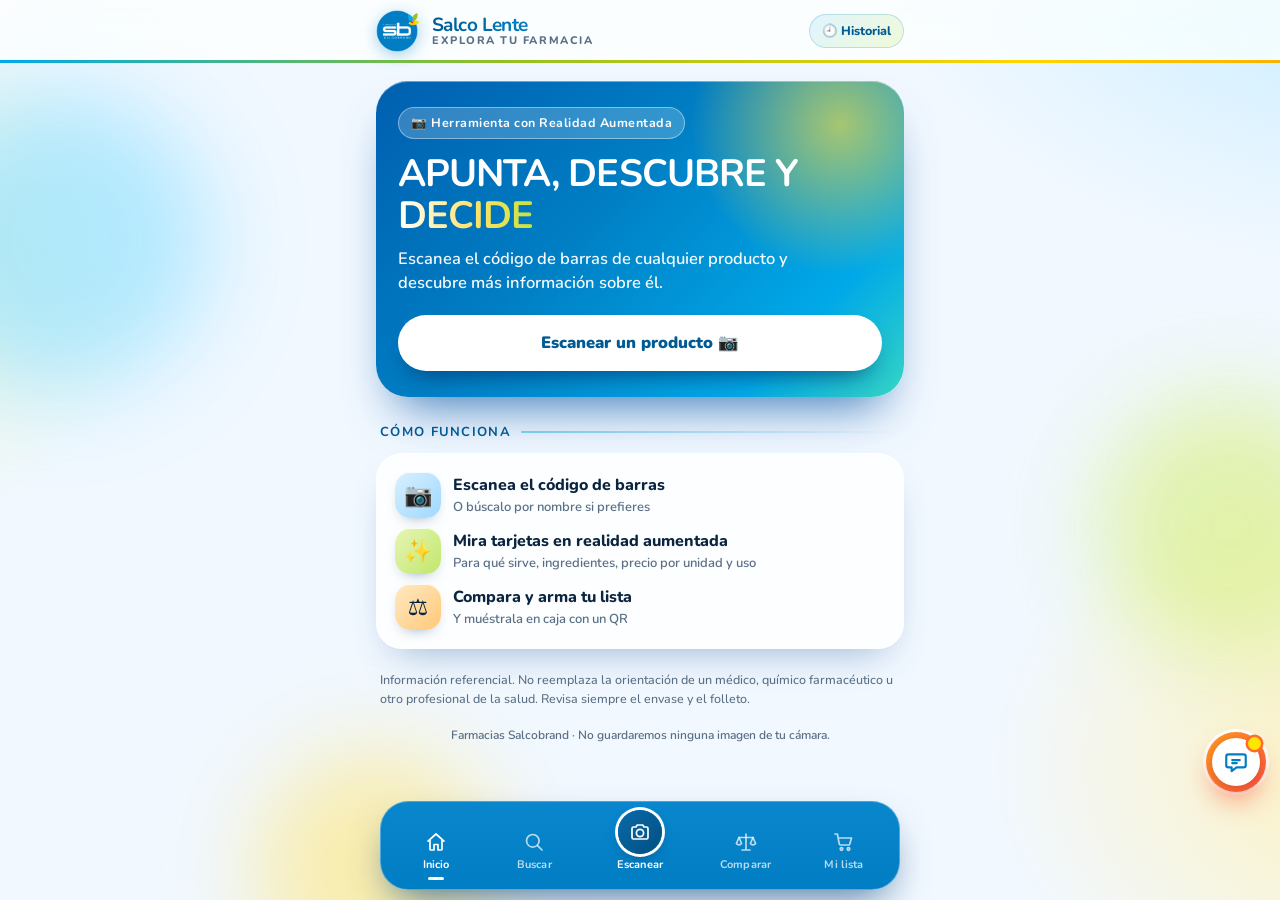
==== commit 0d7f2962: "Add files via upload" ====
--- a/index.html
+++ b/index.html
@@ -259,14 +259,20 @@
 /* ===== Escáner: animación y fluidez (v20) ===== */
 
 /* ===== Encuesta de satisfacción ===== */
-.svBubble{position:fixed;right:14px;bottom:calc(108px + env(safe-area-inset-bottom));z-index:35;display:flex;align-items:center;padding:6px;border:0;border-radius:999px;color:var(--ink);background:#fff;box-shadow:0 14px 28px -12px rgba(0,50,110,.65),0 0 0 1.5px rgba(0,125,195,.18);transform-origin:100% 100%;animation:svIn .6s cubic-bezier(.2,.9,.3,1) both;overflow:hidden;cursor:pointer;-webkit-tap-highlight-color:transparent}
+.svBubble{position:fixed;right:14px;bottom:calc(108px + env(safe-area-inset-bottom));z-index:35;display:flex;align-items:center;padding:6px;border:0;border-radius:999px;color:#fff;background:linear-gradient(135deg,#ff9a1f,#ff4f3d);box-shadow:0 14px 30px -10px rgba(255,80,40,.8),0 0 0 3px #fff;transform-origin:100% 100%;animation:svIn .6s cubic-bezier(.2,.9,.3,1) both,svBounce 4.5s 1.6s ease-in-out infinite;cursor:pointer;-webkit-tap-highlight-color:transparent}
+.svBubble::before,.svBubble::after{content:"";position:absolute;inset:0;border-radius:inherit;border:3px solid #ff7a2a;opacity:0;pointer-events:none;animation:svRing 2.4s ease-out infinite}
+.svBubble::after{animation-delay:1.2s}
 .svBubble[hidden]{display:none}
-.svBubble .ic{flex:none;width:44px;height:44px;border-radius:50%;display:grid;place-items:center;color:#fff;background:linear-gradient(135deg,#0a86cc,#005b94);animation:svWiggle 3.2s 1s ease-in-out infinite}
-.svBubble .ic svg{width:24px;height:24px;fill:none;stroke:currentColor;stroke-width:1.8;stroke-linecap:round;stroke-linejoin:round}
+.svBubble .ic{position:relative;flex:none;width:48px;height:48px;border-radius:50%;display:grid;place-items:center;color:#007dc3;background:#fff;box-shadow:0 2px 8px rgba(0,0,0,.18)}
+.svBubble .ic svg{width:26px;height:26px;fill:none;stroke:currentColor;stroke-width:2;stroke-linecap:round;stroke-linejoin:round}
+.svBubble .ic::after{content:"";position:absolute;top:-1px;right:-1px;width:13px;height:13px;border-radius:50%;background:#ffe600;box-shadow:0 0 0 2.5px #ff6a2f;animation:svDot 1.6s ease-in-out infinite}
 .svBubble .tx{display:block;max-width:0;opacity:0;overflow:hidden;white-space:nowrap;transition:max-width .7s cubic-bezier(.2,.9,.3,1),opacity .5s .15s ease,padding .7s cubic-bezier(.2,.9,.3,1)}
-.svBubble.open .tx{max-width:190px;opacity:1;padding:0 14px 0 10px}
-.svBubble b{display:block;font-size:14px;font-weight:800;line-height:1.2;font-family:var(--font-t)}
-.svBubble:active{transform:scale(.97)}
+.svBubble.open .tx{max-width:200px;opacity:1;padding:0 16px 0 11px}
+.svBubble b{display:block;font-size:15px;font-weight:900;line-height:1.2;font-family:var(--font-t);text-shadow:0 1px 2px rgba(120,20,0,.25)}
+.svBubble:active{transform:scale(.96)}
+@keyframes svRing{0%{opacity:.75;transform:scale(1)}100%{opacity:0;transform:scale(1.55,1.9)}}
+@keyframes svBounce{0%,82%,100%{transform:none}86%{transform:translateY(-9px) scale(1.05)}90%{transform:translateY(0)}93%{transform:translateY(-4px)}96%{transform:none}}
+@keyframes svDot{0%,100%{transform:scale(1)}50%{transform:scale(1.3)}}
 @keyframes svIn{from{opacity:0;transform:translateY(18px) scale(.7)}to{opacity:1;transform:none}}
 @keyframes svOut{to{opacity:0;transform:translateY(10px) scale(.85)}}
 @keyframes svWiggle{0%,86%,100%{transform:none}90%{transform:rotate(-12deg) scale(1.06)}94%{transform:rotate(10deg) scale(1.06)}}
@@ -291,7 +297,7 @@
 .svOk{width:74px;height:74px;margin:6px auto 8px;border-radius:50%;display:grid;place-items:center;color:#fff;background:linear-gradient(135deg,#a9d62c,#6aa312);box-shadow:0 14px 24px -12px rgba(106,163,18,.9)}
 .svOk svg{width:38px;height:38px;fill:none;stroke:currentColor;stroke-width:2.6;stroke-linecap:round;stroke-linejoin:round;stroke-dasharray:30;stroke-dashoffset:30;animation:svTick .5s .25s ease-out forwards}
 @keyframes svTick{to{stroke-dashoffset:0}}
-@media (prefers-reduced-motion:reduce){.svBubble,.svBubble .ic,.svDone,.svOk svg{animation:none!important}.svOk svg{stroke-dashoffset:0}}
+@media (prefers-reduced-motion:reduce){.svBubble,.svBubble::before,.svBubble::after,.svBubble .ic::after,.svDone,.svOk svg{animation:none!important}.svBubble::before,.svBubble::after{display:none}.svOk svg{stroke-dashoffset:0}}
 
 .reticle{container-type:size;will-change:transform}
 .reticle svg{transform-origin:center;transition:stroke .25s;animation:breathe 2.6s ease-in-out infinite}
@@ -521,9 +527,9 @@
 
 <script src="lib/zxing.min.js"></script>
 <script src="lib/qrcode.js"></script>
-<script src="js/config.js?v=27"></script>
-<script src="js/ar.js?v=27"></script>
-<script src="js/app.js?v=27"></script>
-<script src="js/encuesta.js?v=27"></script>
+<script src="js/config.js?v=29"></script>
+<script src="js/ar.js?v=29"></script>
+<script src="js/app.js?v=29"></script>
+<script src="js/encuesta.js?v=29"></script>
 </body>
 </html>
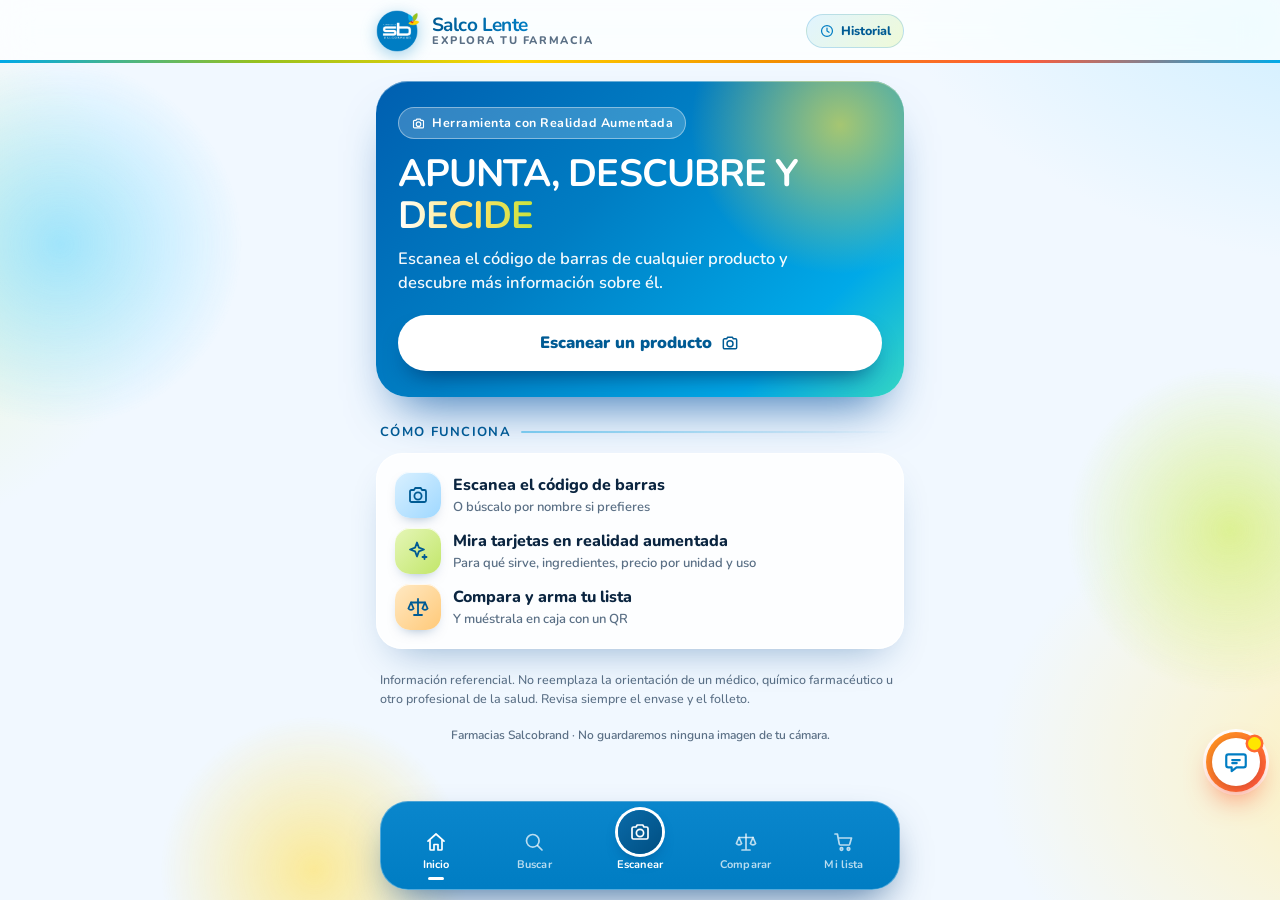
==== commit e0efaf86: "Add files via upload" ====
--- a/index.html
+++ b/index.html
@@ -1,8 +1,6 @@
 <!doctype html>
 <html lang="es">
 <head>
-<link rel="preconnect" href="https://fonts.googleapis.com"><link rel="preconnect" href="https://fonts.gstatic.com" crossorigin>
-<link href="https://fonts.googleapis.com/css2?family=Nunito:wght@700&display=swap" rel="stylesheet">
 <meta charset="utf-8">
 <meta name="viewport" content="width=device-width,initial-scale=1,viewport-fit=cover">
 <meta name="theme-color" content="#007dc3">
@@ -11,387 +9,12 @@
 <link rel="icon" href="img/sb-logo.png">
 <link rel="manifest" href="manifest.webmanifest">
 <link rel="apple-touch-icon" href="img/sb-logo.png">
-<style>
-:root{
-  --blue:#007dc3;--blue-d:#005b94;--sky:#00a9e8;--green:#96c11f;--yellow:#ffd500;--orange:#f29100;--coral:#ff5b3a;
-  --ink:#0b2540;--muted:#5a6f85;--bg:#f1f8ff;--r:26px;
-  --shadow:0 18px 40px -20px rgba(0,70,140,.45);
-  --grad-main:linear-gradient(135deg,#005fb0 0%,#007dc3 40%,#00a9e8 80%,#35d6c4 100%);
-  --grad-cta:linear-gradient(135deg,#005fb0,#007dc3 45%,#00a9e8);
-  --grad-fun:linear-gradient(90deg,#007dc3,#00a9e8 40%,#96c11f 80%,#c8e23c);
-  --font-t:"Avenir Next","Avenir","Avenir Next LT Pro","Nunito","Segoe UI",system-ui,sans-serif;
-  --font:ui-rounded,"SF Pro Rounded","Nunito","Segoe UI Variable",system-ui,-apple-system,"Segoe UI",Roboto,Helvetica,Arial,sans-serif;
-}
-*{box-sizing:border-box;-webkit-tap-highlight-color:transparent}
-html{color-scheme:light}
-body{margin:0;background:var(--bg);color:var(--ink);font:16px/1.45 var(--font);-webkit-font-smoothing:antialiased;min-height:100vh;min-height:100dvh;overflow-x:hidden}
-h1,h2,h3,h4,.brand b,.sectitle,.hint b,.nm b,.hero2 b,.sheet h3,.sheet h4{font-family:var(--font-t);font-weight:700}
-h1,h2,h3{margin:0;line-height:1.1;letter-spacing:-.025em}
-p{margin:0}
-button{font:inherit;cursor:pointer;color:inherit}
-.hidden{display:none!important}
-
-/* Fondo */
-.bg{position:fixed;inset:0;z-index:-2;overflow:hidden;background:
-  radial-gradient(900px 600px at 110% -10%,#bfeaff 0%,transparent 60%),
-  radial-gradient(700px 500px at -20% 30%,#e6f7c8 0%,transparent 60%),
-  radial-gradient(700px 500px at 110% 85%,#fff1b8 0%,transparent 60%),#f1f8ff}
-.bg i{position:absolute;border-radius:50%;filter:blur(46px);opacity:.55;animation:drift 18s ease-in-out infinite alternate}
-.bg i:nth-child(1){width:300px;height:300px;left:-90px;top:10%;background:#7fdcff}
-.bg i:nth-child(2){width:260px;height:260px;right:-80px;top:44%;background:#d4ee6a;animation-duration:22s;animation-delay:-6s}
-.bg i:nth-child(3){width:240px;height:240px;left:20%;bottom:-90px;background:#ffe36b;animation-duration:26s;animation-delay:-12s}
-@keyframes drift{from{transform:translate3d(0,0,0) scale(1)}to{transform:translate3d(40px,-60px,0) scale(1.18)}}
-
-/* Barra superior */
-.top{position:sticky;top:0;z-index:20;background:rgba(255,255,255,.74);backdrop-filter:saturate(1.8) blur(18px);-webkit-backdrop-filter:saturate(1.8) blur(18px);padding-top:env(safe-area-inset-top)}
-.top::after{content:"";position:absolute;left:0;right:0;bottom:0;height:3px;background:linear-gradient(90deg,var(--sky),var(--green),var(--yellow),var(--orange),var(--coral),var(--sky));background-size:200% 100%;animation:slide 8s linear infinite}
-@keyframes slide{to{background-position:200% 0}}
-.top-in{max-width:560px;margin:auto;display:flex;align-items:center;gap:12px;padding:10px 16px 11px}
-.top img{width:44px;height:auto;display:block;filter:drop-shadow(0 4px 8px rgba(0,125,195,.35))}
-.brand{display:flex;flex-direction:column;line-height:1.02}
-.brand b{font-size:19px;font-weight:900;letter-spacing:-.03em;background:linear-gradient(90deg,var(--blue-d),var(--blue) 60%,var(--sky));-webkit-background-clip:text;background-clip:text;color:transparent}
-.brand small{font-size:11px;font-weight:800;color:var(--muted);letter-spacing:.14em;text-transform:uppercase}
-.hrow{display:flex;gap:8px;align-items:stretch;margin-bottom:10px}.hrow .pit{flex:1;min-width:0}.hadd{flex:0 0 auto;width:58px;border-radius:22px;background:linear-gradient(135deg,#0090d8,#00a9e8);color:#fff;font-size:12px;font-weight:900;box-shadow:0 10px 20px -12px rgba(0,100,180,.8);display:flex;flex-direction:column;align-items:center;justify-content:center;gap:2px}.hadd.sel{background:linear-gradient(135deg,#7fb11a,#96c11f)}.hadd span{font-size:20px;line-height:1}.htime{display:block;font-size:11px;font-weight:700;color:var(--muted);margin-top:1px}
-.pbtn{margin-left:auto;display:inline-flex;align-items:center;gap:6px;padding:7px 12px;border-radius:999px;border:1px solid rgba(0,125,195,.2);background:linear-gradient(135deg,#e0f4ff,#effad8);color:var(--blue-d);font-size:12.5px;font-weight:800}
-
-.wrap{max-width:560px;margin:auto;padding:18px 16px calc(110px + env(safe-area-inset-bottom))}
-.screen{display:none}
-.screen.on{display:block;animation:in .45s cubic-bezier(.2,.9,.3,1) both}
-@keyframes in{from{opacity:0;transform:translateY(16px) scale(.985)}to{opacity:1;transform:none}}
-
-/* Tarjetas y botones */
-.card{position:relative;background:rgba(255,255,255,.82);backdrop-filter:blur(18px) saturate(1.4);-webkit-backdrop-filter:blur(18px) saturate(1.4);border:1.5px solid rgba(255,255,255,.95);border-radius:var(--r);box-shadow:var(--shadow);padding:18px}
-.btn{position:relative;overflow:hidden;display:flex;align-items:center;justify-content:center;gap:8px;width:100%;border:0;border-radius:999px;padding:16px 20px;font-weight:900;font-size:16.5px;color:#fff;background:var(--grad-cta);box-shadow:0 16px 28px -12px rgba(0,125,195,.8),inset 0 1px 0 rgba(255,255,255,.45);transition:transform .18s cubic-bezier(.2,1.6,.4,1),opacity .2s}
-.btn::after{content:"";position:absolute;top:0;bottom:0;width:60%;left:-80%;background:linear-gradient(110deg,transparent 20%,rgba(255,255,255,.55) 50%,transparent 80%);transform:skewX(-18deg);animation:shine 3.6s ease-in-out infinite}
-@keyframes shine{0%,55%{left:-80%}100%{left:140%}}
-.btn:active{transform:scale(.96)}
-.btn[disabled]{opacity:.5}
-.btn.alt{background:rgba(255,255,255,.9);color:var(--blue-d);box-shadow:inset 0 0 0 2.5px var(--blue),0 8px 18px -12px rgba(0,125,195,.6)}
-.btn.alt::after,.btn.ghost::after{display:none}
-.btn.ghost{background:transparent;color:var(--blue-d);box-shadow:none;font-weight:800;font-size:15px;padding:12px}
-.btn.sm{padding:11px 16px;font-size:14px;width:auto}
-.btn+.btn{margin-top:10px}
-
-/* Inicio */
-.hero{position:relative;overflow:hidden;isolation:isolate;border-radius:32px;color:#fff;padding:26px 22px;background:var(--grad-main);box-shadow:0 28px 50px -22px rgba(0,80,160,.8),inset 0 1px 0 rgba(255,255,255,.4)}
-.hero::before{content:"";position:absolute;inset:-40% -20% auto auto;width:340px;height:340px;border-radius:50%;background:radial-gradient(circle,rgba(255,225,60,.65),transparent 62%);z-index:-1;animation:drift 12s ease-in-out infinite alternate}
-.kicker{display:inline-flex;gap:6px;align-items:center;background:rgba(255,255,255,.2);border:1px solid rgba(255,255,255,.4);border-radius:999px;padding:6px 12px;font-size:12.5px;font-weight:800;letter-spacing:.04em}
-.hero h1{font-size:38px;font-weight:950;margin:14px 0 10px}
-.hero h1 em{font-style:normal;background:linear-gradient(90deg,#fff 0%,#ffe36b 55%,#c8e23c);-webkit-background-clip:text;background-clip:text;color:transparent}
-.hero p{font-size:16.5px;font-weight:600;opacity:.96;max-width:420px}
-.hero .go{margin-top:20px}
-.hero .btn{background:#fff;color:var(--blue-d);box-shadow:0 14px 26px -12px rgba(0,30,80,.7)}
-.sectitle{display:flex;align-items:center;gap:10px;font-size:13px;font-weight:950;letter-spacing:.1em;text-transform:uppercase;color:var(--blue-d);margin:26px 4px 12px}
-.sectitle::after{content:"";flex:1;height:2.5px;border-radius:9px;background:linear-gradient(90deg,rgba(0,169,232,.45),transparent)}
-.ic{width:46px;height:46px;border-radius:15px;display:grid;place-items:center;font-size:23px;background:linear-gradient(135deg,var(--c1,#e3f4ff),var(--c2,#f0fadb));box-shadow:inset 0 1px 0 rgba(255,255,255,.8),0 6px 14px -8px rgba(0,60,120,.5);flex:none}
-.how{list-style:none;padding:0;margin:0;display:grid;gap:10px}
-.how li{display:flex;gap:12px;align-items:center;font-weight:800}
-.how small{display:block;color:var(--muted);font-weight:600;font-size:13px}
-.legal{font-size:12.5px;color:var(--muted);line-height:1.5;margin-top:22px;padding:0 4px;font-weight:500}
-.foot{text-align:center;color:var(--muted);font-size:12px;margin-top:18px;font-weight:600}
-
-/* Buscar */
-.srch{width:100%;border:1.5px solid rgba(0,125,195,.25);border-radius:999px;padding:14px 18px;font:inherit;font-weight:700;background:rgba(255,255,255,.92);outline:none}
-.srch:focus{border-color:var(--sky);box-shadow:0 0 0 4px rgba(0,169,232,.18)}
-.chips{display:flex;gap:8px;flex-wrap:wrap;margin:12px 0 14px}
-.chp{border:1.5px solid rgba(0,125,195,.22);background:rgba(255,255,255,.85);border-radius:999px;padding:8px 13px;font-weight:800;font-size:13.5px;color:var(--blue-d)}
-.chp.on{background:var(--grad-cta);color:#fff;border-color:transparent}
-.plist{display:grid;gap:10px}
-.pit{display:flex;gap:12px;align-items:center;padding:12px 14px;border-radius:22px;background:rgba(255,255,255,.88);border:1.5px solid rgba(255,255,255,.95);box-shadow:0 12px 24px -18px rgba(0,60,120,.6);text-align:left;width:100%}
-.pit b{font-size:14.5px;font-weight:900;display:block;line-height:1.2}
-.pit .s{font-size:12.5px;color:var(--muted);font-weight:700}
-.pit .p{margin-left:auto;text-align:right;font-weight:950;font-size:14.5px;white-space:nowrap}
-.pit .p small{display:block;font-size:11px;color:var(--muted);font-weight:700}
-.empty{text-align:center;color:var(--muted);font-weight:700;padding:30px 10px}
-
-/* Navegación inferior */
-.nav{position:fixed;left:0;right:0;bottom:0;z-index:30;padding:0 14px calc(10px + env(safe-area-inset-bottom));pointer-events:none}
-.nav-in{pointer-events:auto;max-width:520px;margin:auto;display:grid;grid-template-columns:1fr 1fr 1.15fr 1fr 1fr;align-items:end;background:linear-gradient(180deg,#0a86cc,#007dc3);backdrop-filter:blur(18px) saturate(1.5);-webkit-backdrop-filter:blur(18px) saturate(1.5);border:1.5px solid rgba(255,255,255,.3);border-radius:28px;box-shadow:0 18px 40px -14px rgba(0,60,120,.75);padding:8px 6px}
-.nb{position:relative;border:0;background:none;display:flex;flex-direction:column;align-items:center;gap:3px;padding:6px 0 8px;font-size:11px;font-weight:700;letter-spacing:.01em;color:rgba(255,255,255,.72)}
-.nb span{display:block;width:24px;height:24px;line-height:1}
-.nb svg{width:24px;height:24px;display:block;fill:none;stroke:currentColor;stroke-width:1.7;stroke-linecap:round;stroke-linejoin:round}
-.nb.on{color:#fff}
-.nb.on::after{content:"";position:absolute;bottom:1px;left:50%;width:16px;height:3px;margin-left:-8px;border-radius:2px;background:#fff}
-.nb .badge{position:absolute;top:0;right:calc(50% - 22px);min-width:18px;height:18px;border-radius:9px;background:var(--coral);color:#fff;font-size:11px;font-weight:900;display:grid;place-items:center;padding:0 5px}
-.nb.mid .fab{width:44px;height:44px;border-radius:50%;display:grid;place-items:center;line-height:1;color:#fff;background:linear-gradient(135deg,#0a6aa8,#004f82);box-shadow:0 0 0 3px #fff,0 8px 16px -6px rgba(0,40,90,.6)}
-.nb.mid .fab svg{width:24px;height:24px}
-.nb.mid{padding-top:0}
-.nb.mid{color:#fff}.nb.mid.on::after{display:none}
-
-/* Cámara */
-.camLayer{position:fixed;inset:0;z-index:40;background:#04101e;display:none}
-body.cam .camLayer{display:block}
-.camLayer video{position:absolute;inset:0;width:100%;height:100%;object-fit:cover}
-.camLayer::after{content:"";position:absolute;inset:0;background:radial-gradient(120% 80% at 50% 45%,transparent 40%,rgba(0,20,50,.5));pointer-events:none}
-.ov{position:fixed;inset:0;z-index:50;display:none}
-.ov.on{display:block}
-.sc-top{position:absolute;left:0;right:0;top:0;display:flex;align-items:center;gap:10px;padding:calc(12px + env(safe-area-inset-top)) 14px 12px;background:linear-gradient(rgba(0,20,50,.6),transparent);color:#fff}
-.sc-top .t{font-weight:900;font-size:16px;text-shadow:0 1px 8px rgba(0,0,0,.5)}
-.rbtn{white-space:nowrap;flex:none;border:0;border-radius:999px;padding:9px 14px;font-weight:800;font-size:14px;background:rgba(255,255,255,.9);color:var(--blue-d)}
-.reticle{position:absolute;left:50%;top:44%;width:min(76vw,330px);height:min(46vw,200px);transform:translate(-50%,-50%);border-radius:26px;box-shadow:0 0 0 2000px rgba(0,20,50,.38)}
-.reticle svg{position:absolute;inset:-6px;width:calc(100% + 12px);height:calc(100% + 12px)}
-.reticle .laser{position:absolute;left:8%;right:8%;top:10%;height:3px;border-radius:3px;background:linear-gradient(90deg,transparent,var(--green),#fff,var(--green),transparent);box-shadow:0 0 18px 4px rgba(150,193,31,.8);animation:laser 2.2s ease-in-out infinite alternate}
-@keyframes laser{to{top:88%}}
-.reticle.ok{animation:okp .5s}
-@keyframes okp{50%{transform:translate(-50%,-50%) scale(1.06)}}
-.sc-bot{position:absolute;left:14px;right:14px;bottom:calc(20px + env(safe-area-inset-bottom));display:grid;gap:10px}
-.glass{background:rgba(255,255,255,.88);backdrop-filter:blur(14px);-webkit-backdrop-filter:blur(14px);border:1.5px solid rgba(255,255,255,.95);border-radius:20px;box-shadow:0 14px 28px -14px rgba(0,30,70,.6)}
-.hint{padding:14px 16px;text-align:center}
-.hint b{display:block;font-size:17px;font-weight:900}
-.hint span{font-size:13px;color:var(--muted);font-weight:600}
-.hint{transition:background .25s,box-shadow .25s}
-.hint.warn{background:rgba(255,246,214,.96);box-shadow:inset 0 0 0 2px var(--yellow),0 14px 28px -14px rgba(0,30,70,.6)}
-.hint.warn b{color:#7a5200}
-.manual.attn input{animation:attn 1.2s ease-in-out infinite}
-@keyframes attn{0%,100%{box-shadow:0 0 0 0 rgba(255,213,0,.0)}50%{box-shadow:0 0 0 5px rgba(255,213,0,.75)}}
-.manual{display:flex;gap:8px}
-.manual input{flex:1;min-width:0;border:0;border-radius:999px;padding:13px 16px;font:inherit;font-weight:800;background:rgba(255,255,255,.95);outline:none}
-.toast{position:fixed;left:50%;top:calc(80px + env(safe-area-inset-top));transform:translateX(-50%);z-index:90;max-width:88vw;background:rgba(11,37,64,.92);color:#fff;border-radius:16px;padding:12px 16px;font-weight:700;font-size:14px;box-shadow:0 14px 30px -10px rgba(0,0,0,.5);animation:in .3s both}
-.flash{position:absolute;inset:0;background:#fff;pointer-events:none;animation:fl .5s ease-out forwards}
-@keyframes fl{from{opacity:.85}to{opacity:0}}
-
-/* Vista de producto (RA) */
-.pv{background:linear-gradient(160deg,#cfe9ff,#eaf6e0 55%,#fff3c4)}
-body.cam .pv{background:none}
-.pv::before{content:"";position:absolute;inset:0;background:linear-gradient(180deg,rgba(0,60,120,.4),rgba(0,125,195,.1) 40%,rgba(6,24,50,.55));opacity:0}
-body.cam .pv::before{opacity:1}
-.pv-in{position:absolute;inset:0;display:grid;grid-template-columns:minmax(0,1fr);grid-template-rows:auto auto minmax(0,1fr) auto auto;gap:10px;padding:calc(10px + env(safe-area-inset-top)) 12px calc(12px + env(safe-area-inset-bottom))}
-.pv-top{display:flex;align-items:center;gap:10px}
-.pv-top .nm{min-width:0;flex:1;color:var(--ink);text-shadow:none}
-body.cam .pv-top .nm{color:#fff;text-shadow:0 1px 10px rgba(0,20,50,.85)}
-.nm b{display:block;font-size:17px;font-weight:950;line-height:1.1;white-space:nowrap;overflow:hidden;text-overflow:ellipsis}
-.nm small{font-size:12px;font-weight:800;opacity:.9}
-.row2{display:grid;grid-template-columns:1.15fr 1fr;gap:10px;}
-.acard{position:relative;text-align:left;border:0;padding:11px 13px;font-size:12.5px;font-weight:700;line-height:1.3;color:var(--ink);animation:in .5s both}
-.acard b{display:block;font-size:10.5px;letter-spacing:.1em;text-transform:uppercase;font-weight:900;margin-bottom:3px}
-.acard .more{position:absolute;right:11px;top:6px;font-size:20px;line-height:1;color:var(--blue);font-weight:900}
-.acard::after{content:"";position:absolute;width:12px;height:12px;border-radius:50%;background:#fff;box-shadow:0 0 0 4px rgba(255,255,255,.35),0 0 0 2px var(--sky);animation:pulse 2s infinite}
-.row2.t .acard::after{bottom:-7px;left:50%}
-.row2.b .acard::after{top:-7px;left:50%}
-@keyframes pulse{50%{box-shadow:0 0 0 8px rgba(255,255,255,0),0 0 0 2px var(--sky)}}
-.stage{position:relative;min-height:0}
-.stage .fallback{position:absolute;inset:0;display:grid;place-items:center;font-size:110px}
-.big{font-size:21px;font-weight:950;letter-spacing:-.02em}
-.big small{font-size:12px;font-weight:800;color:var(--muted)}
-.pill{display:inline-block;border-radius:999px;padding:3px 9px;font-size:11px;font-weight:900;margin:2px 3px 2px 0}
-.pill.g{background:#e3f6c4;color:#2f5a05}.pill.y{background:#fff0b0;color:#6b5000}.pill.r{background:#ffd9d1;color:#8a2a12}.pill.n{background:#e6eef7;color:#33516e}
-.pv-act{display:flex;gap:10px}
-.pv-act .btn{padding:14px 10px;font-size:15px}
-.pv-act .btn.sel{background:linear-gradient(135deg,#6a9a00,#96c11f)}
-.cupon{display:flex;align-items:center;gap:10px;padding:8px 14px;font-size:12.5px;font-weight:800}
-.cupon img{height:26px;width:auto;flex:0 0 auto;border-radius:8px}
-
-/* Hoja inferior */
-.sheet-bg{position:fixed;inset:0;z-index:70;background:rgba(0,20,50,.45);display:none}
-.sheet-bg.on{display:block}
-.sheet{position:absolute;left:0;right:0;bottom:0;max-height:82vh;overflow:auto;background:#fff;border-radius:30px 30px 0 0;padding:10px 18px calc(24px + env(safe-area-inset-bottom));animation:up .35s cubic-bezier(.2,.9,.3,1)}
-@keyframes up{from{transform:translateY(100%)}}
-.sheet .grip{width:44px;height:5px;border-radius:3px;background:#d3dde8;margin:0 auto 14px}
-.sheet h3{font-size:22px;font-weight:950;margin-bottom:10px}
-.sheet h4{margin:16px 0 6px;font-size:12px;letter-spacing:.1em;text-transform:uppercase;color:var(--muted);font-weight:900}
-.sheet ul,.sheet ol{margin:6px 0;padding-left:20px;font-weight:600}
-.sheet li{margin:4px 0}
-.alt{display:flex;align-items:center;gap:10px;padding:10px 12px;border-radius:16px;background:#f3f8fd;margin:8px 0;width:100%;border:0;text-align:left}
-.alt b{font-size:14px;display:block;font-weight:900}
-.alt .s{font-size:12px;color:var(--muted);font-weight:700}
-.alt .p{margin-left:auto;text-align:right;font-weight:900;font-size:13.5px;white-space:nowrap}
-.note{padding:11px 13px;border-radius:14px;background:#fff6d6;color:#6b5000;font-weight:700;font-size:13.5px;margin:8px 0}
-
-/* Comparar */
-.cmpH{display:grid;grid-template-columns:1fr 1fr;gap:12px}
-.cmpP{padding:14px;text-align:center}
-.cmpP .mini{height:84px;display:grid;place-items:center;font-size:54px}
-.cmpP b{display:block;font-weight:900;font-size:14.5px;line-height:1.15}
-.cmpP small{color:var(--muted);font-weight:700;font-size:12px}
-.cmpP .btn{margin-top:8px}
-.cm{display:grid;grid-template-columns:1fr 1fr;gap:12px;padding:12px 0;border-bottom:1px solid rgba(0,60,120,.1);font-size:13.5px;font-weight:800}
-.cm:last-child{border:0}
-.cm small{grid-column:1/3;font-size:10.5px;letter-spacing:.1em;text-transform:uppercase;color:var(--muted);font-weight:900;margin-bottom:-6px}
-.tip{display:flex;gap:10px;align-items:flex-start;margin-top:12px;padding:13px 14px;font-size:13.5px;font-weight:700}
-
-/* Lista */
-.lit{display:flex;align-items:center;gap:12px;padding:11px 14px;margin-bottom:10px}
-.lit b{display:block;font-size:14px;font-weight:900;line-height:1.2}
-.lit .s{font-size:12px;color:var(--muted);font-weight:700}
-.lit .p{margin-left:auto;font-weight:900;font-size:14px;text-align:right;white-space:nowrap}
-.lit .x{border:0;background:#eef3f8;border-radius:50%;width:30px;height:30px;font-weight:900;color:var(--muted)}
-.qrbox{text-align:center;padding:16px}
-.qrbox .qr{width:170px;height:170px;margin:8px auto 0;background:#fff;border-radius:14px;padding:8px}
-.qrbox .qr svg{width:100%;height:100%;display:block}
-.misalco{margin-top:12px;padding:14px;display:flex;flex-direction:column;align-items:center;gap:8px;text-align:center}
-.misalco img{height:44px;width:auto;border-radius:12px}
-.misalco p{margin:0;font-weight:800;font-size:13.5px}
-
-/* historial */
-
-
-/* Capa de realidad aumentada: la información sigue al producto */
-.arLayer{position:absolute;inset:0;pointer-events:none;display:none;overflow:hidden}
-.pv.ar .arLayer{display:block}
-.pv.ar .row2,.pv.ar .stage{display:none}
-.pv.ar .pv-in{display:flex;flex-direction:column;justify-content:space-between}
-.pv.ar .pv-in>div:last-child{margin-top:auto}
-.arLayer.wait{opacity:0}
-.arLayer{transition:opacity .25s}
-.arLayer.lost #arCards,.arLayer.lost #arSvg,.arLayer.lost .arBox{opacity:.55}
-.arLayer.gone #arCards,.arLayer.gone #arSvg,.arLayer.gone .arBox{opacity:.3}
-#arSvg{position:absolute;inset:0}
-#arSvg line{stroke:rgba(255,255,255,.95);stroke-width:2.5;stroke-linecap:round;filter:drop-shadow(0 0 4px rgba(0,125,195,.9))}
-#arSvg circle{fill:#fff;stroke:var(--sky);stroke-width:3;filter:drop-shadow(0 0 5px rgba(0,125,195,.9))}
-.arBox{position:absolute;left:0;top:0;will-change:transform}
-.arBox i{position:absolute;width:22px;height:22px;border:4px solid #fff;filter:drop-shadow(0 0 6px rgba(0,125,195,.9))}
-.arBox i:nth-child(1){left:0;top:0;border-right:0;border-bottom:0;border-radius:10px 0 0 0}
-.arBox i:nth-child(2){right:0;top:0;border-left:0;border-bottom:0;border-radius:0 10px 0 0}
-.arBox i:nth-child(3){left:0;bottom:0;border-right:0;border-top:0;border-radius:0 0 0 10px}
-.arBox i:nth-child(4){right:0;bottom:0;border-left:0;border-top:0;border-radius:0 0 10px 0}
-.acard.ar{position:absolute;left:0;top:0;width:150px;pointer-events:auto;will-change:transform;background:rgba(255,255,255,.9);padding:10px 12px}
-.acard.ar::after{display:none}
-.acard.ar{animation:fadein .5s both}
-@keyframes fadein{from{opacity:0}to{opacity:1}}
-.arMsg{position:absolute;left:50%;top:40%;transform:translateX(-50%);padding:10px 14px;font-weight:800;font-size:13.5px;text-align:center;width:min(86vw,320px);opacity:0;transition:opacity .25s}
-.arLayer.gone .arMsg{opacity:1}
-.arDbg{position:absolute;left:8px;bottom:150px;font:11px monospace;color:#fff;background:rgba(0,0,0,.5);padding:3px 6px;border-radius:6px}
-.hero2{display:grid;place-items:center;gap:6px;text-align:center;height:100%;align-content:center}
-.hero2 b{font-size:20px;font-weight:950}.hero2 span{font-size:14px;color:var(--muted);font-weight:700;max-width:260px}
-.ic.xl{width:96px;height:96px;font-size:50px;border-radius:30px}
-
-@media (prefers-reduced-motion:reduce){*,*::before,*::after{animation:none!important;transition:none!important}}
-/* ===== Escáner: animación y fluidez (v20) ===== */
-
-/* ===== Encuesta de satisfacción ===== */
-.svBubble{position:fixed;right:14px;bottom:calc(108px + env(safe-area-inset-bottom));z-index:35;display:flex;align-items:center;padding:6px;border:0;border-radius:999px;color:#fff;background:linear-gradient(135deg,#ff9a1f,#ff4f3d);box-shadow:0 14px 30px -10px rgba(255,80,40,.8),0 0 0 3px #fff;transform-origin:100% 100%;animation:svIn .6s cubic-bezier(.2,.9,.3,1) both,svBounce 4.5s 1.6s ease-in-out infinite;cursor:pointer;-webkit-tap-highlight-color:transparent}
-.svBubble::before,.svBubble::after{content:"";position:absolute;inset:0;border-radius:inherit;border:3px solid #ff7a2a;opacity:0;pointer-events:none;animation:svRing 2.4s ease-out infinite}
-.svBubble::after{animation-delay:1.2s}
-.svBubble[hidden]{display:none}
-.svBubble .ic{position:relative;flex:none;width:48px;height:48px;border-radius:50%;display:grid;place-items:center;color:#007dc3;background:#fff;box-shadow:0 2px 8px rgba(0,0,0,.18)}
-.svBubble .ic svg{width:26px;height:26px;fill:none;stroke:currentColor;stroke-width:2;stroke-linecap:round;stroke-linejoin:round}
-.svBubble .ic::after{content:"";position:absolute;top:-1px;right:-1px;width:13px;height:13px;border-radius:50%;background:#ffe600;box-shadow:0 0 0 2.5px #ff6a2f;animation:svDot 1.6s ease-in-out infinite}
-.svBubble .tx{display:block;max-width:0;opacity:0;overflow:hidden;white-space:nowrap;transition:max-width .7s cubic-bezier(.2,.9,.3,1),opacity .5s .15s ease,padding .7s cubic-bezier(.2,.9,.3,1)}
-.svBubble.open .tx{max-width:200px;opacity:1;padding:0 16px 0 11px}
-.svBubble b{display:block;font-size:15px;font-weight:900;line-height:1.2;font-family:var(--font-t);text-shadow:0 1px 2px rgba(120,20,0,.25)}
-.svBubble:active{transform:scale(.96)}
-@keyframes svRing{0%{opacity:.75;transform:scale(1)}100%{opacity:0;transform:scale(1.55,1.9)}}
-@keyframes svBounce{0%,82%,100%{transform:none}86%{transform:translateY(-9px) scale(1.05)}90%{transform:translateY(0)}93%{transform:translateY(-4px)}96%{transform:none}}
-@keyframes svDot{0%,100%{transform:scale(1)}50%{transform:scale(1.3)}}
-@keyframes svIn{from{opacity:0;transform:translateY(18px) scale(.7)}to{opacity:1;transform:none}}
-@keyframes svOut{to{opacity:0;transform:translateY(10px) scale(.85)}}
-@keyframes svWiggle{0%,86%,100%{transform:none}90%{transform:rotate(-12deg) scale(1.06)}94%{transform:rotate(10deg) scale(1.06)}}
-.svBack{margin-bottom:14px}
-.svCard{background:rgba(255,255,255,.94);border-radius:26px;padding:22px 18px 20px;box-shadow:0 18px 36px -20px rgba(0,50,110,.45);border:1.5px solid rgba(255,255,255,.95)}
-.svT{font-size:25px;line-height:1.15;margin:8px 0 6px;font-family:var(--font-t);font-weight:800}
-.svSub{margin:0 0 18px;color:var(--muted);font-weight:600;font-size:14px}
-.svScale{display:grid;grid-template-columns:repeat(5,1fr);gap:8px}
-.svScale button{aspect-ratio:1;border:0;border-radius:18px;font:inherit;font-size:22px;font-weight:900;color:var(--blue-d);background:#eaf3fb;box-shadow:inset 0 0 0 2px rgba(0,125,195,.14);transition:transform .18s cubic-bezier(.2,.9,.3,1),background .2s,color .2s,box-shadow .2s}
-.svScale button:active{transform:scale(.92)}
-.svScale button[aria-checked="true"]{color:#fff;background:linear-gradient(135deg,#0a86cc,#005b94);box-shadow:0 10px 18px -8px rgba(0,91,148,.8);transform:translateY(-3px) scale(1.06)}
-.svEnds{display:flex;justify-content:space-between;margin:8px 2px 18px;font-size:12px;font-weight:800;color:var(--muted)}
-.svLb{display:block;font-weight:800;font-size:14px;margin-bottom:6px}
-.svLb small{color:var(--muted);font-weight:600}
-#svTxt{width:100%;border:0;border-radius:18px;padding:13px 14px;font:inherit;font-weight:600;font-size:15px;line-height:1.4;resize:none;background:#f3f8fc;box-shadow:inset 0 0 0 2px rgba(0,125,195,.14);outline:none;color:var(--ink);transition:box-shadow .2s}
-#svTxt:focus{box-shadow:inset 0 0 0 2px var(--blue)}
-.svCnt{text-align:right;font-size:11.5px;font-weight:700;color:var(--muted);margin:4px 4px 14px}
-#svSend[disabled]{opacity:.45;filter:saturate(.6);pointer-events:none}
-.svPriv{margin:12px 0 0;text-align:center;font-size:12.5px;font-weight:600;color:var(--muted)}
-.svDone{text-align:center;padding:10px 0 4px;animation:svIn .5s cubic-bezier(.2,.9,.3,1) both}
-.svDone[hidden]{display:none}
-.svOk{width:74px;height:74px;margin:6px auto 8px;border-radius:50%;display:grid;place-items:center;color:#fff;background:linear-gradient(135deg,#a9d62c,#6aa312);box-shadow:0 14px 24px -12px rgba(106,163,18,.9)}
-.svOk svg{width:38px;height:38px;fill:none;stroke:currentColor;stroke-width:2.6;stroke-linecap:round;stroke-linejoin:round;stroke-dasharray:30;stroke-dashoffset:30;animation:svTick .5s .25s ease-out forwards}
-@keyframes svTick{to{stroke-dashoffset:0}}
-@media (prefers-reduced-motion:reduce){.svBubble,.svBubble::before,.svBubble::after,.svBubble .ic::after,.svDone,.svOk svg{animation:none!important}.svBubble::before,.svBubble::after{display:none}.svOk svg{stroke-dashoffset:0}}
-
-.reticle{container-type:size;will-change:transform}
-.reticle svg{transform-origin:center;transition:stroke .25s;animation:breathe 2.6s ease-in-out infinite}
-@keyframes breathe{0%,100%{transform:scale(1);opacity:.92}50%{transform:scale(1.022);opacity:1}}
-.reticle .laser{top:10%;animation:laser 2s cubic-bezier(.45,.05,.55,.95) infinite alternate;will-change:translate,opacity}
-@supports (height:1cqh){
-  .reticle .laser{animation-name:laser2}
-  @keyframes laser2{0%{translate:0 0;opacity:.35}12%{opacity:1}88%{opacity:1}100%{translate:0 78cqh;opacity:.35}}
-}
-.reticle.ok svg{stroke:var(--green);animation:none}
-.reticle.ok .laser{animation-play-state:paused;opacity:0;transition:opacity .2s}
-.reticle.ok{animation:okp .45s cubic-bezier(.2,.9,.3,1)}
-@keyframes okp{40%{transform:translate(-50%,-50%) scale(1.07)}}
-#scan.on .reticle{animation:reticleIn .55s cubic-bezier(.2,.9,.3,1) both}
-@keyframes reticleIn{from{opacity:0;transform:translate(-50%,-50%) scale(1.16)}to{opacity:1;transform:translate(-50%,-50%) scale(1)}}
-#scan.on .sc-bot .hint{animation:revealUp .5s .1s cubic-bezier(.2,.9,.3,1) both}
-.sc-bot .manual,.sc-bot #scList{display:none}
-.sc-bot.more .manual,.sc-bot.more #scList{display:flex;animation:revealUp .55s cubic-bezier(.2,.9,.3,1) both}
-.sc-bot.more #scList{animation-delay:.08s}
-@keyframes revealUp{from{opacity:0;transform:translateY(14px)}to{opacity:1;transform:none}}
-.hint b,.hint span{transition:opacity .2s}
-/* fluidez general: solo opacidad y transform (sin desenfoques animados), respuesta al tocar */
-@keyframes cardIn{0%{opacity:0;translate:0 14px;scale:.94}100%{opacity:1;translate:0 0;scale:1}}
-.bg i{will-change:transform}
-.btn,.rbtn,.nb,.chip{transition:transform .16s cubic-bezier(.2,.9,.3,1),background .2s,box-shadow .2s}
-.btn:active,.rbtn:active{transform:scale(.97)}
-.nb:active{transform:scale(.92)}
-.nb.on svg{animation:navPop .38s cubic-bezier(.2,.9,.3,1)}
-@keyframes navPop{0%{transform:translateY(3px) scale(.86)}60%{transform:translateY(-2px) scale(1.08)}100%{transform:none}}
-.screen.on{animation-duration:.38s}
-@media (prefers-reduced-motion:reduce){.sc-bot.more .manual,.sc-bot.more #scList{animation:none!important}}
-h1,h2,h3,h4,.brand b,.sectitle,.hint b,.nm b,.hero2 b,.sheet h3,.sheet h4,.hero h1,.acard b,.big,.pit b,.alt b,.lit b,.cmpP b,.sc-top .t,.kicker,.cm small,.misalco p,.empty b{font-family:var(--font-t)!important;font-weight:700!important}
-
-/* ===== Tarjetas de información: estilo sobrio y profesional ===== */
-.acard{--ac:var(--blue);border-radius:14px;padding:11px 13px 11px 15px;font-size:12px;font-weight:600;line-height:1.35;letter-spacing:.005em;color:#16314d;background:rgba(255,255,255,.93);border:1px solid rgba(255,255,255,.7);box-shadow:0 1px 0 rgba(255,255,255,.8) inset,0 10px 24px -10px rgba(0,35,80,.55),0 2px 6px -2px rgba(0,35,80,.25);overflow:hidden;transition:box-shadow .2s,background .2s}
-.acard::before{content:"";position:absolute;left:0;top:0;bottom:0;width:3.5px;background:var(--ac);border-radius:14px 0 0 14px}
-.acard b{font-family:var(--font-t);font-size:10px;letter-spacing:.14em;text-transform:uppercase;font-weight:700;color:var(--ac);margin-bottom:5px;padding-right:16px}
-.acard .more{position:absolute;right:11px;top:10px;width:7px;height:7px;border-top:2px solid #9bb0c4;border-right:2px solid #9bb0c4;transform:rotate(45deg);font-size:0;transition:transform .2s,border-color .2s}
-.acard:active{background:#fff}.acard:active .more{border-color:var(--ac);transform:rotate(45deg) translate(2px,-2px)}
-.acard .big{font-family:var(--font-t);font-size:19px;font-weight:700;letter-spacing:-.01em;color:#0b2a4a}
-.acard .big small{font-size:11px;font-weight:600;color:#6a8199}
-.acard .pill{border-radius:7px;font-size:10.5px;font-weight:700;padding:3px 8px;margin:2px 3px 0 0}
-.acard.ar{padding:11px 13px 11px 15px;background:rgba(255,255,255,.93)}
-.acard::after{display:none}
-.acard{animation:cardIn .7s cubic-bezier(.2,.8,.2,1) both}
-.acard.ar{animation:cardIn .7s cubic-bezier(.2,.8,.2,1) both}
-@keyframes cardIn{0%{opacity:0;translate:0 16px;scale:.92;filter:blur(6px)}60%{filter:blur(0)}100%{opacity:1;translate:0 0;scale:1;filter:blur(0)}}
-.acard::before{animation:barIn .6s .25s cubic-bezier(.2,.8,.2,1) both;transform-origin:top}
-@keyframes barIn{from{transform:scaleY(0)}to{transform:scaleY(1)}}
-#arSvg line{stroke-dasharray:600;stroke-dashoffset:600;animation:draw .9s .1s ease-out forwards;stroke:rgba(255,255,255,.9);stroke-width:1.75;filter:drop-shadow(0 0 3px rgba(0,60,130,.8))}
-@keyframes draw{to{stroke-dashoffset:0}}
-#arSvg circle{r:4.5;stroke-width:2.5;animation:popIn .5s .6s cubic-bezier(.2,.8,.2,1) both;transform-box:fill-box;transform-origin:center}
-@keyframes popIn{from{opacity:0;transform:scale(0)}to{opacity:1;transform:scale(1)}}
-.arBox i{width:18px;height:18px;border-width:3px;animation:cornerIn .6s cubic-bezier(.2,.8,.2,1) both}
-.arBox{animation:fadein .4s both}
-@keyframes cornerIn{from{opacity:0;scale:1.5}to{opacity:1;scale:1}}
-@media (prefers-reduced-motion:reduce){.acard,.acard::before,#arSvg line,#arSvg circle,.arBox i{animation-duration:.01s!important;animation-delay:0s!important}}
-.ic.pimg{background:#fff;padding:3px;overflow:hidden}
-.ic.pimg img{width:100%;height:100%;object-fit:contain;display:block}
-.ic.xl.pimg{width:150px;height:150px;border-radius:24px;padding:8px}
-.cmpP .mini img{max-height:84px;max-width:100%;object-fit:contain}
-.stage{display:block}
-.stage .m3d{position:absolute;inset:0;touch-action:none;cursor:grab;display:block}
-.stage .m3d:active{cursor:grabbing}
-.m3dhint{position:absolute;left:50%;top:4px;transform:translateX(-50%);font-family:var(--font-t);font-weight:700;font-size:12px;color:var(--blue-d);background:rgba(255,255,255,.8);border-radius:999px;padding:5px 12px;transition:opacity .4s;pointer-events:none;white-space:nowrap}
-.m3dhint.off{opacity:0}
-.acard b{font-size:10.5px}
-:focus-visible{outline:3px solid var(--sky);outline-offset:2px;border-radius:8px}
-
-/* ===== RA: puntos compactos a los lados del producto (el centro queda libre) ===== */
-body.cam .pv::before{background:linear-gradient(180deg,rgba(0,40,90,.3),transparent 24%,transparent 62%,rgba(6,24,50,.42))}
-.camLayer::after{background:radial-gradient(130% 90% at 50% 45%,transparent 55%,rgba(0,20,50,.3))}
-.acard.ar{width:auto;max-width:212px;padding:7px 12px 7px 11px;border-radius:999px;cursor:pointer;background:rgba(255,255,255,.88);pointer-events:auto;transition:background .2s,box-shadow .2s;-webkit-user-select:none;user-select:none}
-.acard.ar::before{display:none}
-.acard.ar .more{display:none}
-.acard.ar .ahead{display:flex;align-items:center;gap:7px;white-space:nowrap}
-.acard.ar .ahead b{margin:0;padding:0;font-size:10.5px;letter-spacing:.1em}
-.acard.ar .adot{flex:none;width:9px;height:9px;border-radius:50%;background:var(--ac);box-shadow:0 0 0 3px rgba(255,255,255,.9),0 0 0 4.5px var(--ac)}
-.acard.ar .aval{font-weight:700;font-size:13.5px;color:#0b2a4a;margin-left:2px}
-.acard.ar .aval small{font-size:10.5px;font-weight:600;color:#6a8199}
-.acard.ar .mdots{display:inline-flex;gap:3px;margin-left:2px}
-.acard.ar .mdots i{width:9px;height:9px;border-radius:50%;background:#9bb0c4}
-.acard.ar .mdots i.g{background:#7fb11a}.acard.ar .mdots i.y{background:#f2b300}.acard.ar .mdots i.r{background:#e0523a}
-.acard.ar .abody{display:none;margin-top:8px;white-space:normal;font-size:12.5px;line-height:1.35}
-.acard.ar .ago{display:none;margin-top:9px;border:0;background:none;padding:2px 0;font:inherit;font-weight:800;font-size:12.5px;color:var(--ac);cursor:pointer}
-.acard.ar.open{width:204px;border-radius:16px;padding:11px 13px 11px 14px;background:rgba(255,255,255,.96);box-shadow:0 14px 30px -10px rgba(0,35,80,.6)}
-.acard.ar.open::before{display:block}
-.acard.ar.open .abody,.acard.ar.open .ago{display:block}
-.acard.ar.open .ahead{white-space:normal}
-.acard.ar.open .aval,.acard.ar.open .mdots{display:none}
-.arLayer.lost .acard.ar{opacity:.6}
-</style>
+<link rel="preconnect" href="https://fonts.googleapis.com"><link rel="preconnect" href="https://fonts.gstatic.com" crossorigin>
+<link rel="stylesheet" href="https://fonts.googleapis.com/css2?family=Nunito:wght@700&display=swap">
+<link rel="stylesheet" href="css/app.css?v=36">
 </head>
 <body>
+<svg width="0" height="0" style="position:absolute" aria-hidden="true" focusable="false"><defs><symbol id="i-camera" viewBox="0 0 24 24"><path d="M4 8.5A1.5 1.5 0 0 1 5.5 7H8l1.2-2h5.6L16 7h2.5A1.5 1.5 0 0 1 20 8.5v9a1.5 1.5 0 0 1-1.5 1.5h-13A1.5 1.5 0 0 1 4 17.5z"/><circle cx="12" cy="13" r="3.6"/></symbol><symbol id="i-clock" viewBox="0 0 24 24"><circle cx="12" cy="12" r="8.2"/><path d="M12 7.5V12l3 2"/></symbol><symbol id="i-sparkle" viewBox="0 0 24 24"><path d="M11 3.5l1.9 5.1 5.1 1.9-5.1 1.9L11 17.5l-1.9-5.1L4 10.5l5.1-1.9z"/><path d="M18.5 16v4M16.5 18h4"/></symbol><symbol id="i-scale" viewBox="0 0 24 24"><path d="M12 4v16M8 20h8"/><path d="M5 7.5h14"/><path d="m5 7.5-2.6 6a3.2 3.2 0 0 0 5.2 0zM19 7.5l-2.6 6a3.2 3.2 0 0 0 5.2 0z"/></symbol><symbol id="i-search" viewBox="0 0 24 24"><circle cx="10.8" cy="10.8" r="6.3"/><path d="m15.6 15.6 4.4 4.4"/></symbol><symbol id="i-cart" viewBox="0 0 24 24"><path d="M3 4h2.4l1.9 10.2a1 1 0 0 0 .8.8h8.4a1 1 0 0 0 1-.7L19.5 8H6.3"/><circle cx="9.5" cy="19" r="1.3"/><circle cx="16.5" cy="19" r="1.3"/></symbol><symbol id="i-lock" viewBox="0 0 24 24"><rect x="5" y="10.5" width="14" height="9.5" rx="2"/><path d="M8 10.5V8a4 4 0 0 1 8 0v2.5"/></symbol><symbol id="i-x" viewBox="0 0 24 24"><path d="M6.5 6.5l11 11M17.5 6.5l-11 11"/></symbol><symbol id="i-back" viewBox="0 0 24 24"><path d="M19 12H5M11 6l-6 6 6 6"/></symbol><symbol id="i-plus" viewBox="0 0 24 24"><path d="M12 5v14M5 12h14"/></symbol><symbol id="i-check" viewBox="0 0 24 24"><path d="m5 12.5 4.5 4.5L19 7.5"/></symbol><symbol id="i-pin" viewBox="0 0 24 24"><path d="M12 21s6.5-5.6 6.5-11a6.5 6.5 0 0 0-13 0C5.5 15.4 12 21 12 21z"/><circle cx="12" cy="10" r="2.3"/></symbol><symbol id="i-target" viewBox="0 0 24 24"><circle cx="12" cy="12" r="8"/><circle cx="12" cy="12" r="4"/><circle cx="12" cy="12" r=".8"/></symbol><symbol id="i-arrows" viewBox="0 0 24 24"><path d="M4 12h16M8 8l-4 4 4 4M16 8l4 4-4 4"/></symbol><symbol id="i-cat-skincare" viewBox="0 0 24 24"><path d="M9 3.5h6M12 3.5V6"/><path d="M8.5 9A1.5 1.5 0 0 1 10 7.5h4A1.5 1.5 0 0 1 15.5 9v10.5a1.5 1.5 0 0 1-1.5 1.5h-4a1.5 1.5 0 0 1-1.5-1.5z"/><path d="M8.5 13h7"/></symbol><symbol id="i-cat-bebe" viewBox="0 0 24 24"><circle cx="12" cy="12.5" r="7.5"/><path d="M9.2 11.3v.4M14.8 11.3v.4"/><path d="M9.7 15a3.4 3.4 0 0 0 4.6 0"/><path d="M12 5c1.4 0 2.4-.9 2.4-2"/></symbol><symbol id="i-cat-vitaminas" viewBox="0 0 24 24"><path d="M5 19c0-8 5-13 14-14 0 9-5 14-13 14z"/><path d="M5 19c3-4 6-7 10-9"/></symbol><symbol id="i-cat-salud" viewBox="0 0 24 24"><g transform="rotate(-45 12 12)"><rect x="2.5" y="8.5" width="19" height="7" rx="3.5"/><path d="M12 8.5v7"/></g></symbol><symbol id="i-cat-higiene" viewBox="0 0 24 24"><path d="M12 3.5s5 5.4 5 9.2a5 5 0 0 1-10 0c0-3.8 5-9.2 5-9.2z"/><path d="M9.8 14a2.4 2.4 0 0 0 2.2 1.8"/></symbol><symbol id="i-cat-otro" viewBox="0 0 24 24"><path d="M6 8h12l1 12H5z"/><path d="M9 8V6.5a3 3 0 0 1 6 0V8"/></symbol></defs></svg>
 <noscript><p style="padding:20px;font-family:sans-serif">Salco Lente necesita JavaScript para funcionar.</p></noscript>
 <div class="bg" aria-hidden="true"><i></i><i></i><i></i></div>
 
@@ -399,24 +22,24 @@
   <div class="top-in">
     <img src="img/sb-logo.png" alt="Farmacias Salcobrand">
     <div class="brand"><b>Salco Lente</b><small>Explora tu farmacia</small></div>
-    <button class="pbtn" id="openHist" type="button">🕘 Historial</button>
+    <button class="pbtn" id="openHist" type="button"><svg class="i" aria-hidden="true"><use href="#i-clock"/></svg> Historial</button>
   </div>
 </header>
 
 <main class="wrap">
   <!-- Inicio -->
-  <section class="screen on" id="s-home">
+  <section class="screen on stg" id="s-home">
     <div class="hero">
-      <span class="kicker">📷 Herramienta con Realidad Aumentada</span>
+      <span class="kicker"><svg class="i" aria-hidden="true"><use href="#i-camera"/></svg> Herramienta con Realidad Aumentada</span>
       <h1>APUNTA, DESCUBRE Y <em>DECIDE</em></h1>
       <p>Escanea el código de barras de cualquier producto y descubre más información sobre él.</p>
-      <div class="go"><button class="btn" id="homeScan">Escanear un producto 📷</button></div>
+      <div class="go"><button class="btn" id="homeScan">Escanear un producto <svg class="i" aria-hidden="true"><use href="#i-camera"/></svg></button></div>
     </div>
     <div class="sectitle">CÓMO FUNCIONA</div>
     <div class="card"><ul class="how">
-      <li><span class="ic" style="--c1:#d9f0ff;--c2:#9fd8ff">📷</span><div>Escanea el código de barras<small>O búscalo por nombre si prefieres</small></div></li>
-      <li><span class="ic" style="--c1:#e5f6b8;--c2:#c2e66a">✨</span><div>Mira tarjetas en realidad aumentada<small>Para qué sirve, ingredientes, precio por unidad y uso</small></div></li>
-      <li><span class="ic" style="--c1:#ffe9c4;--c2:#ffc978">⚖️</span><div>Compara y arma tu lista<small>Y muéstrala en caja con un QR</small></div></li>
+      <li><span class="ic" style="--c1:#d9f0ff;--c2:#9fd8ff"><svg class="i" aria-hidden="true"><use href="#i-camera"/></svg></span><div>Escanea el código de barras<small>O búscalo por nombre si prefieres</small></div></li>
+      <li><span class="ic" style="--c1:#e5f6b8;--c2:#c2e66a"><svg class="i" aria-hidden="true"><use href="#i-sparkle"/></svg></span><div>Mira tarjetas en realidad aumentada<small>Para qué sirve, ingredientes, precio por unidad y uso</small></div></li>
+      <li><span class="ic" style="--c1:#ffe9c4;--c2:#ffc978"><svg class="i" aria-hidden="true"><use href="#i-scale"/></svg></span><div>Compara y arma tu lista<small>Y muéstrala en caja con un QR</small></div></li>
     </ul></div>
     <p class="legal" id="legalHome"></p>
     <p class="foot">Farmacias Salcobrand · No guardaremos ninguna imagen de tu cámara.</p>
@@ -424,7 +47,7 @@
 
   <!-- Encuesta de satisfacción (anónima) -->
   <section class="screen" id="s-survey">
-    <button class="rbtn svBack" id="svBack" type="button">← Volver</button>
+    <button class="rbtn svBack" id="svBack" type="button"><svg class="i" aria-hidden="true"><use href="#i-back"/></svg> Volver</button>
     <div class="svCard">
       <div id="svForm">
         <span class="kicker">Tu opinión nos ayuda</span>
@@ -442,7 +65,7 @@
         <textarea id="svTxt" maxlength="500" rows="4" placeholder="Cuéntanos qué te gustó o qué mejorarías"></textarea>
         <div class="svCnt"><span id="svN">0</span>/500</div>
         <button class="btn" id="svSend" type="button" disabled>Enviar mi opinión</button>
-        <p class="svPriv">🔒 Anónima: no pedimos nombre, correo ni ningún dato personal.</p>
+        <p class="svPriv"><span class="svPriv-i"><svg class="i" aria-hidden="true"><use href="#i-lock"/></svg></span> Anónima: no pedimos nombre, correo ni ningún dato personal.</p>
       </div>
       <div id="svDone" class="svDone" hidden>
         <div class="svOk"><svg viewBox="0 0 24 24" aria-hidden="true"><path d="m5 12.5 4.5 4.5L19 7.5"/></svg></div>
@@ -454,21 +77,21 @@
   </section>
 
   <!-- Buscar -->
-  <section class="screen" id="s-search">
-    <h2 style="font-size:28px;margin-bottom:12px">Buscar producto</h2>
+  <section class="screen stg" id="s-search">
+    <h2 class="page-t">Buscar producto</h2>
     <input class="srch" id="q" type="search" placeholder="Nombre, marca o categoría" autocomplete="off">
     <div class="chips" id="qchips"></div>
     <div class="plist" id="plist"></div>
   </section>
 
   <!-- Comparar -->
-  <section class="screen" id="s-compare"></section>
+  <section class="screen stg" id="s-compare"></section>
 
   <!-- Mi lista -->
-  <section class="screen" id="s-list"></section>
+  <section class="screen stg" id="s-list"></section>
 
   <!-- Historial -->
-  <section class="screen" id="s-history"></section>
+  <section class="screen stg" id="s-history"></section>
 </main>
 
 <nav class="nav" aria-label="Navegación principal"><div class="nav-in">
@@ -488,11 +111,11 @@
     <svg viewBox="0 0 100 100" preserveAspectRatio="none" fill="none" stroke="#fff" stroke-width="1.6" vector-effect="non-scaling-stroke"><path d="M0 22V8Q0 0 8 0H22M78 0H92Q100 0 100 8V22M100 78V92Q100 100 92 100H78M22 100H8Q0 100 0 92V78" stroke-width="5" stroke-linecap="round" vector-effect="non-scaling-stroke"/></svg>
     <div class="laser"></div>
   </div>
-  <div class="sc-top"><button class="rbtn" id="scClose">✕ Cerrar</button><span class="t" id="scTitle">Escanear producto</span></div>
+  <div class="sc-top"><button class="rbtn" id="scClose"><svg class="i" aria-hidden="true"><use href="#i-x"/></svg> Cerrar</button><span class="t" id="scTitle">Escanear producto</span></div>
   <div class="sc-bot">
     <div class="glass hint" aria-live="polite"><b id="scMsg">Apunta al código de barras</b><span id="scSub">Acércate hasta que se vea nítido. Lo reconoceremos en segundos.</span></div>
     <form class="manual" id="manual"><input id="manualIn" inputmode="numeric" placeholder="O escribe el código" autocomplete="off"><button class="rbtn" type="submit">Buscar</button></form>
-    <button class="btn alt" id="scList" type="button">🔎 Busca por nombre</button>
+    <button class="btn alt" id="scList" type="button"><svg class="i" aria-hidden="true"><use href="#i-search"/></svg> Busca por nombre</button>
   </div>
 </div>
 
@@ -500,7 +123,8 @@
 <div class="ov pv" id="pv" role="dialog" aria-modal="true" aria-label="Información del producto">
   <div class="pv-in">
     <div class="pv-top">
-      <button class="rbtn" id="pvBack">← Volver</button>
+      <button class="rbtn" id="pvBack"><svg class="i" aria-hidden="true"><use href="#i-back"/></svg> Volver</button>
+      <span id="pvImg" class="pvImg"></span>
       <div class="nm"><b id="pvName"></b><small id="pvBrand"></small></div>
     </div>
     <div class="row2 t" id="rowT"></div>
@@ -508,9 +132,9 @@
     <div class="row2 b" id="rowB"></div>
     <div>
       <div class="glass cupon hidden" id="pvCupon"></div>
-      <div class="pv-act" style="margin-top:8px">
-        <button class="btn alt" id="pvCompare">⚖️ Comparar</button>
-        <button class="btn" id="pvAdd">＋ A mi lista</button>
+      <div class="pv-act">
+        <button class="btn alt" id="pvCompare"><svg class="i" aria-hidden="true"><use href="#i-scale"/></svg> Comparar</button>
+        <button class="btn" id="pvAdd"><svg class="i" aria-hidden="true"><use href="#i-plus"/></svg> A mi lista</button>
       </div>
     </div>
   </div>
@@ -518,7 +142,7 @@
     <svg id="arSvg" width="100%" height="100%"></svg>
     <div class="arBox" id="arBox"><i></i><i></i><i></i><i></i></div>
     <div id="arCards"></div>
-    <div class="glass arMsg" id="arMsg">📍 Apunta al producto para ver la información</div>
+    <div class="glass arMsg" id="arMsg"><svg class="i" aria-hidden="true"><use href="#i-pin"/></svg> Apunta al producto para ver la información</div>
     <div class="arDbg" id="arDbg"></div>
   </div>
 </div>
@@ -527,9 +151,9 @@
 
 <script src="lib/zxing.min.js"></script>
 <script src="lib/qrcode.js"></script>
-<script src="js/config.js?v=29"></script>
-<script src="js/ar.js?v=29"></script>
-<script src="js/app.js?v=29"></script>
-<script src="js/encuesta.js?v=29"></script>
+<script src="js/config.js?v=36"></script>
+<script src="js/ar.js?v=36"></script>
+<script src="js/app.js?v=36"></script>
+<script src="js/encuesta.js?v=36"></script>
 </body>
 </html>
--- a/css/app.css
+++ b/css/app.css
@@ -0,0 +1,442 @@
+/* ============================================================
+   Salco Lente: estilos
+   Orden: base > fondo > barra > componentes > pantallas > cámara y RA > encuesta > animaciones
+   Las animaciones usan solo opacity y transform (baratas en el celular) y respetan "reducir movimiento".
+   ============================================================ */
+
+/* ---------- Base ---------- */
+:root{
+  --blue:#007dc3;--blue-d:#005b94;--sky:#00a9e8;--green:#96c11f;--yellow:#ffd500;--orange:#f29100;--coral:#ff5b3a;
+  --ink:#0b2540;--muted:#5a6f85;--bg:#f1f8ff;--r:26px;
+  --shadow:0 18px 40px -20px rgba(0,70,140,.45);
+  --grad-main:linear-gradient(135deg,#005fb0 0%,#007dc3 40%,#00a9e8 80%,#35d6c4 100%);
+  --grad-cta:linear-gradient(135deg,#005fb0,#007dc3 45%,#00a9e8);
+  --font-t:"Avenir Next","Avenir","Avenir Next LT Pro","Nunito","Segoe UI",system-ui,sans-serif;
+  --font:ui-rounded,"SF Pro Rounded","Nunito","Segoe UI Variable",system-ui,-apple-system,"Segoe UI",Roboto,Helvetica,Arial,sans-serif;
+  --ease:cubic-bezier(.2,.9,.3,1);       /* salida suave */
+  --spring:cubic-bezier(.2,1.5,.4,1);    /* con un pequeño rebote */
+}
+*{box-sizing:border-box;-webkit-tap-highlight-color:transparent}
+html{color-scheme:light}
+body{margin:0;background:var(--bg);color:var(--ink);font:16px/1.45 var(--font);-webkit-font-smoothing:antialiased;min-height:100vh;min-height:100dvh;overflow-x:hidden}
+h1,h2,h3,h4,p{margin:0}
+h1,h2,h3{line-height:1.1;letter-spacing:-.025em}
+button{font:inherit;cursor:pointer;color:inherit}
+.hidden{display:none!important}
+:focus-visible{outline:3px solid var(--sky);outline-offset:2px;border-radius:8px}
+
+/* Títulos: una sola familia y peso para todo lo que "titula" */
+h1,h2,h3,h4,.brand b,.sectitle,.kicker,.hint b,.nm b,.hero2 b,.sheet h3,.sheet h4,.big,
+.pit b,.altp b,.lit b,.cmpP b,.cm small,.misalco p,.sc-top .t,.acard b,.m3dhint{font-family:var(--font-t);font-weight:700}
+
+/* ---------- Fondo ---------- */
+.bg{position:fixed;inset:0;z-index:-2;overflow:hidden;background:
+  radial-gradient(900px 600px at 110% -10%,#bfeaff 0%,transparent 60%),
+  radial-gradient(700px 500px at -20% 30%,#e6f7c8 0%,transparent 60%),
+  radial-gradient(700px 500px at 110% 85%,#fff1b8 0%,transparent 60%),#f1f8ff}
+/* círculos de color con degradado radial (mucho más baratos de animar que un filter:blur) */
+.bg i{position:absolute;border-radius:50%;opacity:.7;will-change:transform;animation:drift 18s ease-in-out infinite alternate}
+.bg i:nth-child(1){width:380px;height:380px;left:-130px;top:6%;background:radial-gradient(circle,#7fdcff 0%,transparent 68%)}
+.bg i:nth-child(2){width:340px;height:340px;right:-120px;top:40%;background:radial-gradient(circle,#d4ee6a 0%,transparent 68%);animation-duration:22s;animation-delay:-6s}
+.bg i:nth-child(3){width:320px;height:320px;left:12%;bottom:-130px;background:radial-gradient(circle,#ffe36b 0%,transparent 68%);animation-duration:26s;animation-delay:-12s}
+body.cam .bg i,body.cam .top::after{animation-play-state:paused}
+
+/* ---------- Barra superior ---------- */
+.top{position:sticky;top:0;z-index:20;background:rgba(255,255,255,.74);backdrop-filter:saturate(1.8) blur(18px);-webkit-backdrop-filter:saturate(1.8) blur(18px);padding-top:env(safe-area-inset-top);overflow:hidden}
+/* franja de colores: se desplaza con transform (sin repintar el degradado cada cuadro) */
+.top::after{content:"";position:absolute;left:0;bottom:0;width:200%;height:3px;background:linear-gradient(90deg,var(--sky),var(--green),var(--yellow),var(--orange),var(--coral),var(--sky),var(--green),var(--yellow),var(--orange),var(--coral),var(--sky));animation:slide 14s linear infinite}
+.top-in{max-width:560px;margin:auto;display:flex;align-items:center;gap:12px;padding:10px 16px 11px}
+.top img{width:44px;height:auto;display:block;filter:drop-shadow(0 4px 8px rgba(0,125,195,.35))}
+.brand{display:flex;flex-direction:column;line-height:1.02}
+.brand b{font-size:19px;letter-spacing:-.03em;background:linear-gradient(90deg,var(--blue-d),var(--blue) 60%,var(--sky));-webkit-background-clip:text;background-clip:text;color:transparent}
+.brand small{font-size:11px;font-weight:800;color:var(--muted);letter-spacing:.14em;text-transform:uppercase}
+.pbtn{margin-left:auto;display:inline-flex;align-items:center;gap:6px;padding:7px 12px;border-radius:999px;border:1px solid rgba(0,125,195,.2);background:linear-gradient(135deg,#e0f4ff,#effad8);color:var(--blue-d);font-size:12.5px;font-weight:800}
+
+/* ---------- Estructura de pantallas ---------- */
+.wrap{max-width:560px;margin:auto;padding:18px 16px calc(110px + env(safe-area-inset-bottom))}
+.screen{display:none}
+.screen.on{display:block;animation:fade .3s ease both}
+.page-t{font-size:28px;margin-bottom:12px}
+
+/* ---------- Componentes ---------- */
+.card{position:relative;background:rgba(255,255,255,.82);backdrop-filter:blur(18px) saturate(1.4);-webkit-backdrop-filter:blur(18px) saturate(1.4);border:1.5px solid rgba(255,255,255,.95);border-radius:var(--r);box-shadow:var(--shadow);padding:18px}
+.glass{background:rgba(255,255,255,.88);backdrop-filter:blur(14px);-webkit-backdrop-filter:blur(14px);border:1.5px solid rgba(255,255,255,.95);border-radius:20px;box-shadow:0 14px 28px -14px rgba(0,30,70,.6)}
+.btn{position:relative;overflow:hidden;display:flex;align-items:center;justify-content:center;gap:8px;width:100%;border:0;border-radius:999px;padding:16px 20px;font-weight:900;font-size:16.5px;color:#fff;background:var(--grad-cta);box-shadow:0 16px 28px -12px rgba(0,125,195,.8),inset 0 1px 0 rgba(255,255,255,.45);transition:transform .16s var(--ease),background .2s,box-shadow .2s,opacity .2s}
+.btn::after{content:"";position:absolute;top:0;bottom:0;width:60%;left:-80%;background:linear-gradient(110deg,transparent 20%,rgba(255,255,255,.55) 50%,transparent 80%);transform:skewX(-18deg);animation:shine 3.6s ease-in-out infinite}
+.btn:active,.rbtn:active{transform:scale(.97)}
+.btn[disabled]{opacity:.5}
+.btn.alt{background:rgba(255,255,255,.9);color:var(--blue-d);box-shadow:inset 0 0 0 2.5px var(--blue),0 8px 18px -12px rgba(0,125,195,.6)}
+.btn.alt::after,.btn.ghost::after{display:none}
+.btn.ghost{background:transparent;color:var(--blue-d);box-shadow:none;font-weight:800;font-size:15px;padding:12px}
+.btn.sm{padding:11px 16px;font-size:14px;width:auto}
+.btn.danger{color:#c0392b}
+.btn+.btn{margin-top:10px}
+.rbtn{white-space:nowrap;flex:none;border:0;border-radius:999px;padding:9px 14px;font-weight:800;font-size:14px;background:rgba(255,255,255,.9);color:var(--blue-d);transition:transform .16s var(--ease),background .2s,box-shadow .2s}
+.ic{width:46px;height:46px;border-radius:15px;display:grid;place-items:center;font-size:23px;background:linear-gradient(135deg,var(--c1,#e3f4ff),var(--c2,#f0fadb));box-shadow:inset 0 1px 0 rgba(255,255,255,.8),0 6px 14px -8px rgba(0,60,120,.5);flex:none}
+.ic.xl{width:96px;height:96px;font-size:50px;border-radius:30px}
+.ic.pimg{background:#fff;padding:3px;overflow:hidden}
+.ic.pimg img{width:100%;height:100%;object-fit:contain;display:block}
+.ic.xl.pimg{width:150px;height:150px;border-radius:24px;padding:8px}
+.pill{display:inline-block;border-radius:999px;padding:3px 9px;font-size:11px;font-weight:900;margin:2px 3px 2px 0}
+.pill.g{background:#e3f6c4;color:#2f5a05}.pill.y{background:#fff0b0;color:#6b5000}.pill.r{background:#ffd9d1;color:#8a2a12}.pill.n{background:#e6eef7;color:#33516e}
+.big{font-size:21px;letter-spacing:-.02em}
+.big small{font-size:12px;font-weight:800;color:var(--muted)}
+.note{padding:11px 13px;border-radius:14px;background:#fff6d6;color:#6b5000;font-weight:700;font-size:13.5px;margin:8px 0}
+.legal{font-size:12.5px;color:var(--muted);line-height:1.5;margin-top:22px;padding:0 4px;font-weight:500}
+.legal.tight{margin-top:8px;font-weight:600}
+.legal.sheet-end{margin-top:14px}
+.foot{text-align:center;color:var(--muted);font-size:12px;margin-top:18px;font-weight:600}
+.empty{text-align:center;color:var(--muted);font-weight:700;padding:30px 10px}
+.empty .btn{margin-top:14px}
+.sectitle{display:flex;align-items:center;gap:10px;font-size:13px;letter-spacing:.1em;text-transform:uppercase;color:var(--blue-d);margin:26px 4px 12px}
+.sectitle::after{content:"";flex:1;height:2.5px;border-radius:9px;background:linear-gradient(90deg,rgba(0,169,232,.45),transparent)}
+
+/* ---------- Inicio ---------- */
+.hero{position:relative;overflow:hidden;isolation:isolate;border-radius:32px;color:#fff;padding:26px 22px;background:var(--grad-main);box-shadow:0 28px 50px -22px rgba(0,80,160,.8),inset 0 1px 0 rgba(255,255,255,.4)}
+.hero::before{content:"";position:absolute;inset:-40% -20% auto auto;width:340px;height:340px;border-radius:50%;background:radial-gradient(circle,rgba(255,225,60,.65),transparent 62%);z-index:-1;animation:drift 12s ease-in-out infinite alternate}
+.kicker{display:inline-flex;gap:6px;align-items:center;background:rgba(255,255,255,.2);border:1px solid rgba(255,255,255,.4);border-radius:999px;padding:6px 12px;font-size:12.5px;letter-spacing:.04em}
+.hero h1{font-size:38px;margin:14px 0 10px}
+.hero h1 em{font-style:normal;background:linear-gradient(90deg,#fff 0%,#ffe36b 55%,#c8e23c);-webkit-background-clip:text;background-clip:text;color:transparent}
+.hero p{font-size:16.5px;font-weight:600;opacity:.96;max-width:420px}
+.hero .go{margin-top:20px}
+.hero .btn{background:#fff;color:var(--blue-d);box-shadow:0 14px 26px -12px rgba(0,30,80,.7)}
+.how{list-style:none;padding:0;margin:0;display:grid;gap:10px}
+.how li{display:flex;gap:12px;align-items:center;font-weight:800}
+.how small{display:block;color:var(--muted);font-weight:600;font-size:13px}
+
+/* ---------- Buscar ---------- */
+.srch{width:100%;border:1.5px solid rgba(0,125,195,.25);border-radius:999px;padding:14px 18px;font:inherit;font-weight:700;background:rgba(255,255,255,.92);outline:none;transition:border-color .2s,box-shadow .2s}
+.srch:focus{border-color:var(--sky);box-shadow:0 0 0 4px rgba(0,169,232,.18)}
+.chips{display:flex;gap:8px;flex-wrap:wrap;margin:12px 0 14px}
+.chp{border:1.5px solid rgba(0,125,195,.22);background:rgba(255,255,255,.85);border-radius:999px;padding:8px 13px;font-weight:800;font-size:13.5px;color:var(--blue-d);transition:transform .16s var(--ease),background .2s,color .2s}
+.chp .i{width:15px;height:15px;vertical-align:-.2em;margin-right:2px}
+.chp:active{transform:scale(.94)}
+.chp.on{background:var(--grad-cta);color:#fff;border-color:transparent}
+.plist{display:grid;gap:10px}
+.pit{display:flex;gap:12px;align-items:center;padding:12px 14px;border-radius:22px;background:rgba(255,255,255,.88);border:1.5px solid rgba(255,255,255,.95);box-shadow:0 12px 24px -18px rgba(0,60,120,.6);text-align:left;width:100%;transition:transform .16s var(--ease)}
+.pit:active{transform:scale(.98)}
+.pit b{font-size:14.5px;display:block;line-height:1.2}
+.pit .s{font-size:12.5px;color:var(--muted);font-weight:700}
+.pit .p{margin-left:auto;text-align:right;font-weight:950;font-size:14.5px;white-space:nowrap}
+.pit .p small{display:block;font-size:11px;color:var(--muted);font-weight:700}
+
+/* Historial */
+.hrow{display:flex;gap:8px;align-items:stretch;margin-bottom:10px}
+.hrow .pit{flex:1;min-width:0}
+.hadd{flex:0 0 auto;width:58px;border:0;border-radius:22px;background:linear-gradient(135deg,#0090d8,#00a9e8);color:#fff;font-size:12px;font-weight:900;box-shadow:0 10px 20px -12px rgba(0,100,180,.8);display:flex;flex-direction:column;align-items:center;justify-content:center;gap:2px;transition:transform .16s var(--ease),background .2s}
+.hadd:active{transform:scale(.94)}
+.hadd.sel{background:linear-gradient(135deg,#7fb11a,#96c11f)}
+.hadd span{font-size:20px;line-height:1}
+.htime{display:block;font-size:11px;font-weight:700;color:var(--muted);margin-top:1px}
+.hist-t{margin-bottom:4px}
+.hist-sub{color:var(--muted);font-weight:700;margin-bottom:14px}
+
+/* ---------- Navegación inferior ---------- */
+.nav{position:fixed;left:0;right:0;bottom:0;z-index:30;padding:0 14px calc(10px + env(safe-area-inset-bottom));pointer-events:none}
+.nav-in{pointer-events:auto;max-width:520px;margin:auto;display:grid;grid-template-columns:1fr 1fr 1.15fr 1fr 1fr;align-items:end;background:linear-gradient(180deg,#0a86cc,#007dc3);backdrop-filter:blur(18px) saturate(1.5);-webkit-backdrop-filter:blur(18px) saturate(1.5);border:1.5px solid rgba(255,255,255,.3);border-radius:28px;box-shadow:0 18px 40px -14px rgba(0,60,120,.75);padding:8px 6px}
+.nb{position:relative;border:0;background:none;display:flex;flex-direction:column;align-items:center;gap:3px;padding:6px 0 8px;font-size:11px;font-weight:700;letter-spacing:.01em;color:rgba(255,255,255,.72);transition:transform .16s var(--ease),color .2s}
+.nb:active{transform:scale(.92)}
+.nb span{display:block;width:24px;height:24px;line-height:1}
+.nb svg{width:24px;height:24px;display:block;fill:none;stroke:currentColor;stroke-width:1.7;stroke-linecap:round;stroke-linejoin:round}
+.nb.on{color:#fff}
+.nb.on::after{content:"";position:absolute;bottom:1px;left:50%;width:16px;height:3px;margin-left:-8px;border-radius:2px;background:#fff;animation:dotIn .35s var(--spring) both}
+.nb.on svg{animation:navPop .38s var(--ease)}
+.nb .badge{position:absolute;top:0;right:calc(50% - 22px);min-width:18px;height:18px;border-radius:9px;background:var(--coral);color:#fff;font-size:11px;font-weight:900;display:grid;place-items:center;padding:0 5px}
+.nb .badge.bump{animation:bump .45s var(--spring)}
+.nb.mid{padding-top:0;color:#fff}
+.nb.mid.on::after{display:none}
+.nb.mid .fab{width:44px;height:44px;border-radius:50%;display:grid;place-items:center;line-height:1;color:#fff;background:linear-gradient(135deg,#0a6aa8,#004f82);box-shadow:0 0 0 3px #fff,0 8px 16px -6px rgba(0,40,90,.6);transition:transform .2s var(--spring)}
+.nb.mid:active .fab{transform:scale(.9)}
+
+/* ---------- Cámara y escaneo ---------- */
+.camLayer{position:fixed;inset:0;z-index:40;background:#04101e;display:none}
+body.cam .camLayer{display:block}
+.camLayer video{position:absolute;inset:0;width:100%;height:100%;object-fit:cover}
+.camLayer::after{content:"";position:absolute;inset:0;background:radial-gradient(130% 90% at 50% 45%,transparent 55%,rgba(0,20,50,.3));pointer-events:none}
+.ov{position:fixed;inset:0;z-index:50;display:none}
+.ov.on{display:block}
+.sc-top{position:absolute;left:0;right:0;top:0;display:flex;align-items:center;gap:10px;padding:calc(12px + env(safe-area-inset-top)) 14px 12px;background:linear-gradient(rgba(0,20,50,.6),transparent);color:#fff}
+.sc-top .t{font-size:16px;text-shadow:0 1px 8px rgba(0,0,0,.5)}
+.reticle{container-type:size;will-change:transform;position:absolute;left:50%;top:44%;width:min(76vw,330px);height:min(46vw,200px);transform:translate(-50%,-50%);border-radius:26px;box-shadow:0 0 0 2000px rgba(0,20,50,.38)}
+.reticle svg{position:absolute;inset:-6px;width:calc(100% + 12px);height:calc(100% + 12px);transform-origin:center;transition:stroke .25s;animation:breathe 2.6s ease-in-out infinite}
+.reticle .laser{position:absolute;left:8%;right:8%;top:10%;height:3px;border-radius:3px;background:linear-gradient(90deg,transparent,var(--green),#fff,var(--green),transparent);box-shadow:0 0 18px 4px rgba(150,193,31,.8);will-change:translate,opacity;animation:laser 2s cubic-bezier(.45,.05,.55,.95) infinite alternate}
+@supports (height:1cqh){.reticle .laser{animation-name:laser2}}
+#scan.on .reticle{animation:reticleIn .55s var(--ease) both}
+#scan.on .reticle.ok{animation:okp .45s var(--ease)}
+.reticle.ok svg{stroke:var(--green);animation:none}
+.reticle.ok .laser{animation-play-state:paused;opacity:0;transition:opacity .2s}
+#scan.on .sc-top{animation:dropIn .45s var(--ease) both}
+.sc-bot{position:absolute;left:14px;right:14px;bottom:calc(20px + env(safe-area-inset-bottom));display:grid;gap:10px}
+.sc-bot .manual,.sc-bot #scList{display:none}
+.sc-bot.more .manual,.sc-bot.more #scList{display:flex;animation:revealUp .55s var(--ease) both}
+.sc-bot.more #scList{animation-delay:.08s}
+#scan.on .sc-bot .hint{animation:revealUp .5s .1s var(--ease) both}
+.hint{padding:14px 16px;text-align:center;transition:background .25s,box-shadow .25s}
+.hint b{display:block;font-size:17px;transition:opacity .2s}
+.hint span{font-size:13px;color:var(--muted);font-weight:600;transition:opacity .2s}
+.hint.warn{background:rgba(255,246,214,.96);box-shadow:inset 0 0 0 2px var(--yellow),0 14px 28px -14px rgba(0,30,70,.6)}
+.hint.warn b{color:#7a5200}
+.manual{display:flex;gap:8px}
+.manual input{flex:1;min-width:0;border:0;border-radius:999px;padding:13px 16px;font:inherit;font-weight:800;background:rgba(255,255,255,.95);outline:none}
+.manual.attn input{animation:attn 1.2s ease-in-out infinite}
+.flash{position:absolute;inset:0;background:#fff;pointer-events:none;animation:fl .5s ease-out forwards}
+.toast{position:fixed;left:0;right:0;margin:0 auto;width:fit-content;top:calc(80px + env(safe-area-inset-top));z-index:90;max-width:88vw;background:rgba(11,37,64,.92);color:#fff;border-radius:16px;padding:12px 16px;font-weight:700;font-size:14px;box-shadow:0 14px 30px -10px rgba(0,0,0,.5);animation:toastIn .35s var(--ease) both}
+.toast.out{animation:toastOut .25s ease-in forwards}
+
+/* ---------- Vista de producto ---------- */
+.pv{background:linear-gradient(160deg,#cfe9ff,#eaf6e0 55%,#fff3c4)}
+body.cam .pv{background:none}
+.pv::before{content:"";position:absolute;inset:0;opacity:0;background:linear-gradient(180deg,rgba(0,40,90,.3),transparent 24%,transparent 62%,rgba(6,24,50,.42))}
+body.cam .pv::before{opacity:1}
+.pv.on{animation:pvIn .38s var(--ease) both}
+.pv-in{position:absolute;inset:0;display:grid;grid-template-columns:minmax(0,1fr);grid-template-rows:auto auto minmax(0,1fr) auto auto;gap:10px;padding:calc(10px + env(safe-area-inset-top)) 12px calc(12px + env(safe-area-inset-bottom))}
+.pv-top{display:flex;align-items:center;gap:10px}
+.pv-top .nm{min-width:0;flex:1;color:var(--ink)}
+body.cam .pv-top .nm{color:#fff;text-shadow:0 1px 10px rgba(0,20,50,.85)}
+.nm b{display:block;font-size:17px;line-height:1.1;white-space:nowrap;overflow:hidden;text-overflow:ellipsis}
+.nm small{font-size:12px;font-weight:800;opacity:.9}
+.pvImg:empty{display:none}
+.pvImg .ic{width:52px;height:52px;border-radius:16px;font-size:26px}
+.pvImg .ic.pimg{box-shadow:0 4px 14px -6px rgba(0,40,90,.55)}
+.row2{display:grid;grid-template-columns:1.15fr 1fr;gap:10px}
+.stage{position:relative;display:block;min-height:0}
+.stage .m3d{position:absolute;inset:0;touch-action:none;cursor:grab;display:block}
+.stage .m3d:active{cursor:grabbing}
+.m3dhint{position:absolute;left:50%;top:4px;transform:translateX(-50%);font-size:12px;color:var(--blue-d);background:rgba(255,255,255,.8);border-radius:999px;padding:5px 12px;transition:opacity .4s;pointer-events:none;white-space:nowrap}
+.m3dhint.off{opacity:0}
+.hero2{display:grid;place-items:center;gap:6px;text-align:center;height:100%;align-content:center;animation:fade .4s both}
+.hero2 b{font-size:20px}
+.hero2 span{font-size:14px;color:var(--muted);font-weight:700;max-width:260px}
+.pv-act{display:flex;gap:10px;margin-top:8px}
+.pv-act .btn{padding:14px 10px;font-size:15px}
+.pv-act .btn.sel{background:linear-gradient(135deg,#6a9a00,#96c11f)}
+.pv-act .btn.pop{animation:pop .45s var(--spring)}
+.cupon{display:flex;align-items:center;gap:10px;padding:8px 14px;font-size:12.5px;font-weight:800}
+.cupon img{height:26px;width:auto;flex:0 0 auto;border-radius:8px}
+
+/* Tarjetas de información */
+.acard{--ac:var(--blue);position:relative;text-align:left;border:1px solid rgba(255,255,255,.7);border-radius:14px;padding:11px 13px 11px 15px;font-size:12px;font-weight:600;line-height:1.35;letter-spacing:.005em;color:#16314d;background:rgba(255,255,255,.93);box-shadow:0 1px 0 rgba(255,255,255,.8) inset,0 10px 24px -10px rgba(0,35,80,.55),0 2px 6px -2px rgba(0,35,80,.25);overflow:hidden;transition:box-shadow .2s,background .2s,transform .16s var(--ease);animation:cardIn .6s cubic-bezier(.2,.8,.2,1) both}
+.acard::before{content:"";position:absolute;left:0;top:0;bottom:0;width:3.5px;background:var(--ac);border-radius:14px 0 0 14px;transform-origin:top;animation:barIn .6s .25s cubic-bezier(.2,.8,.2,1) both}
+.acard b{display:block;font-size:10.5px;letter-spacing:.14em;text-transform:uppercase;color:var(--ac);margin-bottom:5px;padding-right:16px}
+.acard .more{position:absolute;right:11px;top:10px;width:7px;height:7px;border-top:2px solid #9bb0c4;border-right:2px solid #9bb0c4;transform:rotate(45deg);font-size:0;transition:transform .2s,border-color .2s}
+.acard:active{background:#fff}
+.acard:active .more{border-color:var(--ac);transform:rotate(45deg) translate(2px,-2px)}
+.acard .big{font-size:19px;letter-spacing:-.01em;color:#0b2a4a}
+.acard .big small{font-size:11px;font-weight:600;color:#6a8199}
+.acard .pill{border-radius:7px;font-size:10.5px;font-weight:700;padding:3px 8px;margin:2px 3px 0 0}
+.row2 .acard:nth-child(2){animation-delay:.08s}
+
+/* Hoja inferior */
+.sheet-bg{position:fixed;inset:0;z-index:70;background:rgba(0,20,50,.45);display:none}
+.sheet-bg.on{display:block;animation:fade .25s both}
+.sheet-bg.closing{animation:fadeOut .22s ease-in forwards}
+.sheet{position:absolute;left:0;right:0;bottom:0;max-height:82vh;overflow:auto;background:#fff;border-radius:30px 30px 0 0;padding:10px 18px calc(24px + env(safe-area-inset-bottom));animation:up .38s var(--ease) both}
+.sheet-bg.closing .sheet{animation:down .22s ease-in forwards}
+.sheet .grip{width:44px;height:5px;border-radius:3px;background:#d3dde8;margin:0 auto 14px}
+.sheet h3{font-size:22px;margin-bottom:10px}
+.sheet h4{margin:16px 0 6px;font-size:12px;letter-spacing:.1em;text-transform:uppercase;color:var(--muted)}
+.sheet ul,.sheet ol{margin:6px 0;padding-left:20px;font-weight:600}
+.sheet li{margin:4px 0}
+.sheet p{font-weight:600}
+.sheet p.strong{font-weight:700}
+.sheet p.price{font-weight:800;margin-top:4px}
+.sheet p.legal{font-weight:500}
+.altp{display:flex;align-items:center;gap:10px;padding:10px 12px;border-radius:16px;background:#f3f8fd;margin:8px 0;width:100%;border:0;text-align:left;transition:transform .16s var(--ease)}
+.altp:active{transform:scale(.98)}
+.altp b{font-size:14px;display:block}
+.altp .s{font-size:12px;color:var(--muted);font-weight:700}
+.altp .p{margin-left:auto;text-align:right;font-weight:900;font-size:13.5px;white-space:nowrap}
+
+/* ---------- Comparar ---------- */
+.cmpH{display:grid;grid-template-columns:1fr 1fr;gap:12px}
+.cmpP{padding:14px;text-align:center}
+.cmpP .mini{height:84px;display:grid;place-items:center;font-size:54px}
+.cmpP .mini img{max-height:84px;max-width:100%;object-fit:contain}
+.cmpP b{display:block;font-size:14.5px;line-height:1.15}
+.cmpP small{color:var(--muted);font-weight:700;font-size:12px}
+.cmpP .btn{margin-top:8px}
+.cmpP .btn.ghost{display:block;width:100%;margin-top:2px;text-align:center}
+.cmpT{margin-top:12px;padding:6px 14px}
+.cm{display:grid;grid-template-columns:1fr 1fr;gap:12px;padding:12px 0;border-bottom:1px solid rgba(0,60,120,.1);font-size:13.5px;font-weight:800}
+.cm:last-child{border:0}
+.cm small{grid-column:1/3;font-size:10.5px;letter-spacing:.1em;text-transform:uppercase;color:var(--muted);margin-bottom:-6px}
+.tip{display:flex;gap:10px;align-items:flex-start;margin-top:12px;padding:13px 14px;font-size:13.5px;font-weight:700}
+.tip i{font-style:normal;font-size:22px}
+.cmpGo{margin-top:14px;display:grid;gap:10px}
+.cmpGo .btn+.btn{margin-top:0}
+
+/* ---------- Mi lista ---------- */
+.lit{display:flex;align-items:center;gap:12px;padding:11px 14px;margin-bottom:10px}
+.lit b{display:block;font-size:14px;line-height:1.2}
+.lit .s{font-size:12px;color:var(--muted);font-weight:700}
+.lit .p{margin-left:auto;font-weight:900;font-size:14px;text-align:right;white-space:nowrap}
+.lit .p s{font-weight:700;font-size:12px;color:var(--muted);display:block;line-height:1.1}
+.lit .p .dto,.sum .dto{color:#0a8f3c}
+.lit .x{border:0;background:#eef3f8;border-radius:50%;width:30px;height:30px;font-weight:900;color:var(--muted)}
+.lit.rm{animation:collapse .25s ease-in forwards}
+.sum{font-size:15px;font-weight:800}
+.sum .r{display:flex;justify-content:space-between}
+.sum .r+.r{margin-top:6px}
+.sum .r.tot{margin-top:10px;padding-top:10px;border-top:1.5px solid rgba(0,60,120,.12);font-weight:950;font-size:19px}
+.sum.plain{display:flex;justify-content:space-between;font-weight:950;font-size:17px}
+.qrbox{text-align:center;padding:16px;margin-top:12px}
+.qrbox .k{font-size:12px;font-weight:900;letter-spacing:.1em;color:var(--muted)}
+.qrbox .qr{width:170px;height:170px;margin:8px auto 0;background:#fff;border-radius:14px;padding:8px}
+.qrbox .qr svg{width:100%;height:100%;display:block}
+.misalco{margin-top:12px;padding:14px;display:flex;flex-direction:column;align-items:center;gap:8px;text-align:center}
+.misalco img{height:44px;width:auto;border-radius:12px}
+.misalco p{font-size:13.5px}
+
+/* ---------- Realidad aumentada: la información sigue al producto ---------- */
+.arLayer{position:absolute;inset:0;pointer-events:none;display:none;overflow:hidden;transition:opacity .25s}
+.pv.ar .arLayer{display:block}
+.pv.ar .row2,.pv.ar .stage{display:none}
+.pv.ar .pv-in{display:flex;flex-direction:column;justify-content:space-between}
+.pv.ar .pv-in>div:last-child{margin-top:auto}
+.arLayer.wait{opacity:0}
+.arLayer.lost #arCards,.arLayer.lost #arSvg,.arLayer.lost .arBox{opacity:.55}
+.arLayer.gone #arCards,.arLayer.gone #arSvg,.arLayer.gone .arBox{opacity:.3}
+#arSvg{position:absolute;inset:0}
+#arSvg line{stroke:rgba(255,255,255,.9);stroke-width:1.75;stroke-linecap:round;stroke-dasharray:600;filter:drop-shadow(0 0 3px rgba(0,60,130,.8));animation:draw .9s .1s ease-out both}
+#arSvg circle{r:4.5;fill:#fff;stroke:var(--sky);stroke-width:2.5;filter:drop-shadow(0 0 5px rgba(0,125,195,.9));transform-box:fill-box;transform-origin:center;animation:popIn .5s .6s cubic-bezier(.2,.8,.2,1) both}
+.arBox{position:absolute;left:0;top:0;will-change:transform;animation:fade .4s both}
+.arBox i{position:absolute;width:18px;height:18px;border:3px solid #fff;filter:drop-shadow(0 0 6px rgba(0,125,195,.9));animation:cornerIn .6s cubic-bezier(.2,.8,.2,1) both}
+.arBox i:nth-child(1){left:0;top:0;border-right:0;border-bottom:0;border-radius:10px 0 0 0}
+.arBox i:nth-child(2){right:0;top:0;border-left:0;border-bottom:0;border-radius:0 10px 0 0}
+.arBox i:nth-child(3){left:0;bottom:0;border-right:0;border-top:0;border-radius:0 0 0 10px}
+.arBox i:nth-child(4){right:0;bottom:0;border-left:0;border-top:0;border-radius:0 0 10px 0}
+.arMsg{position:absolute;left:50%;top:40%;transform:translateX(-50%);padding:10px 14px;font-weight:800;font-size:13.5px;text-align:center;width:min(86vw,320px);opacity:0;transition:opacity .25s}
+.arLayer.gone .arMsg{opacity:1}
+.arDbg{position:absolute;left:8px;bottom:150px;font:11px monospace;color:#fff;background:rgba(0,0,0,.5);padding:3px 6px;border-radius:6px}
+.arDbg:empty{display:none}
+/* puntos compactos a los lados del producto (el centro queda libre); al tocar, se abren en su lugar */
+.acard.ar{position:absolute;left:0;top:0;width:auto;max-width:212px;padding:7px 12px 7px 11px;border-radius:999px;cursor:pointer;background:rgba(255,255,255,.88);pointer-events:auto;will-change:transform;-webkit-user-select:none;user-select:none;animation:cardIn .6s cubic-bezier(.2,.8,.2,1) both}
+.acard.ar::before,.acard.ar .more{display:none}
+.acard.ar .ahead{display:flex;align-items:center;gap:7px;white-space:nowrap}
+.acard.ar .ahead b{margin:0;padding:0}
+.acard.ar .adot{flex:none;width:9px;height:9px;border-radius:50%;background:var(--ac);box-shadow:0 0 0 3px rgba(255,255,255,.9),0 0 0 4.5px var(--ac)}
+.acard.ar .aval{font-weight:700;font-size:13.5px;color:#0b2a4a;margin-left:2px}
+.acard.ar .aval small{font-size:10.5px;font-weight:600;color:#6a8199}
+.acard.ar .mdots{display:inline-flex;gap:3px;margin-left:2px}
+.acard.ar .mdots i{width:9px;height:9px;border-radius:50%;background:#9bb0c4}
+.acard.ar .mdots i.g{background:#7fb11a}.acard.ar .mdots i.y{background:#f2b300}.acard.ar .mdots i.r{background:#e0523a}
+.acard.ar .abody{display:none;margin-top:8px;white-space:normal;font-size:12.5px;line-height:1.35}
+.acard.ar .ago{display:none;margin-top:9px;border:0;background:none;padding:2px 0;font:inherit;font-weight:800;font-size:12.5px;color:var(--ac);cursor:pointer}
+.acard.ar.open{width:204px;border-radius:16px;padding:11px 13px 11px 14px;background:rgba(255,255,255,.96);box-shadow:0 14px 30px -10px rgba(0,35,80,.6)}
+.acard.ar.open::before{display:block}
+.acard.ar.open .abody,.acard.ar.open .ago{display:block;animation:bodyIn .3s .05s var(--ease) both}
+.acard.ar.open .ahead{white-space:normal}
+.acard.ar.open .aval,.acard.ar.open .mdots{display:none}
+.arLayer.lost .acard.ar{opacity:.6}
+
+/* ---------- Encuesta de satisfacción ---------- */
+.svBubble{position:fixed;right:14px;bottom:calc(108px + env(safe-area-inset-bottom));z-index:35;display:flex;align-items:center;padding:6px;border:0;border-radius:999px;color:#fff;background:linear-gradient(135deg,#ff9a1f,#ff4f3d);box-shadow:0 14px 30px -10px rgba(255,80,40,.8),0 0 0 3px #fff;transform-origin:100% 100%;animation:svIn .6s var(--ease) both,svBounce 4.5s 1.6s ease-in-out infinite;cursor:pointer}
+.svBubble::before,.svBubble::after{content:"";position:absolute;inset:0;border-radius:inherit;border:3px solid #ff7a2a;opacity:0;pointer-events:none;animation:svRing 2.4s ease-out infinite}
+.svBubble::after{animation-delay:1.2s}
+.svBubble[hidden]{display:none}
+.svBubble .ic{position:relative;flex:none;width:48px;height:48px;border-radius:50%;display:grid;place-items:center;color:#007dc3;background:#fff;box-shadow:0 2px 8px rgba(0,0,0,.18)}
+.svBubble .ic svg{width:26px;height:26px;fill:none;stroke:currentColor;stroke-width:2;stroke-linecap:round;stroke-linejoin:round}
+.svBubble .ic::after{content:"";position:absolute;top:-1px;right:-1px;width:13px;height:13px;border-radius:50%;background:#ffe600;box-shadow:0 0 0 2.5px #ff6a2f;animation:svDot 1.6s ease-in-out infinite}
+.svBubble .tx{display:block;max-width:0;opacity:0;overflow:hidden;white-space:nowrap;transition:max-width .7s var(--ease),opacity .5s .15s ease,padding .7s var(--ease)}
+.svBubble.open .tx{max-width:200px;opacity:1;padding:0 16px 0 11px}
+.svBubble b{display:block;font-size:15px;line-height:1.2;text-shadow:0 1px 2px rgba(120,20,0,.25)}
+.svBubble:active{transform:scale(.96)}
+.svBack{margin-bottom:14px}
+.svCard{background:rgba(255,255,255,.94);border-radius:26px;padding:22px 18px 20px;box-shadow:0 18px 36px -20px rgba(0,50,110,.45);border:1.5px solid rgba(255,255,255,.95)}
+.svT{font-size:25px;line-height:1.15;margin:8px 0 6px;font-weight:800}
+.svSub{margin:0 0 18px;color:var(--muted);font-weight:600;font-size:14px}
+.svScale{display:grid;grid-template-columns:repeat(5,1fr);gap:8px}
+.svScale button{aspect-ratio:1;border:0;border-radius:18px;font:inherit;font-size:22px;font-weight:900;color:var(--blue-d);background:#eaf3fb;box-shadow:inset 0 0 0 2px rgba(0,125,195,.14);transition:transform .25s var(--spring),background .2s,color .2s,box-shadow .2s}
+.svScale button:active{transform:scale(.92)}
+.svScale button[aria-checked="true"]{color:#fff;background:linear-gradient(135deg,#0a86cc,#005b94);box-shadow:0 10px 18px -8px rgba(0,91,148,.8);transform:translateY(-3px) scale(1.06)}
+.svEnds{display:flex;justify-content:space-between;margin:8px 2px 18px;font-size:12px;font-weight:800;color:var(--muted)}
+.svLb{display:block;font-weight:800;font-size:14px;margin-bottom:6px}
+.svLb small{color:var(--muted);font-weight:600}
+#svTxt{width:100%;border:0;border-radius:18px;padding:13px 14px;font:inherit;font-weight:600;font-size:15px;line-height:1.4;resize:none;background:#f3f8fc;box-shadow:inset 0 0 0 2px rgba(0,125,195,.14);outline:none;color:var(--ink);transition:box-shadow .2s}
+#svTxt:focus{box-shadow:inset 0 0 0 2px var(--blue)}
+.svCnt{text-align:right;font-size:11.5px;font-weight:700;color:var(--muted);margin:4px 4px 14px}
+#svSend[disabled]{opacity:.45;filter:saturate(.6);pointer-events:none}
+.svPriv{margin:12px 0 0;text-align:center;font-size:12.5px;font-weight:600;color:var(--muted)}
+.svDone{text-align:center;padding:10px 0 4px;animation:svIn .5s var(--ease) both}
+.svDone[hidden]{display:none}
+.svOk{width:74px;height:74px;margin:6px auto 8px;border-radius:50%;display:grid;place-items:center;color:#fff;background:linear-gradient(135deg,#a9d62c,#6aa312);box-shadow:0 14px 24px -12px rgba(106,163,18,.9);animation:pop .6s .1s var(--spring) both}
+.svOk svg{width:38px;height:38px;fill:none;stroke:currentColor;stroke-width:2.6;stroke-linecap:round;stroke-linejoin:round;stroke-dasharray:30;animation:svTick .5s .35s ease-out both}
+
+/* ---------- Iconos de línea (mismo trazo que la barra inferior; toman el color del texto) ---------- */
+.i{width:1.15em;height:1.15em;flex:none;fill:none;stroke:currentColor;stroke-width:1.8;stroke-linecap:round;stroke-linejoin:round;vertical-align:-.2em}
+.btn .i{width:20px;height:20px;vertical-align:middle}
+.rbtn .i,.pbtn .i{width:16px;height:16px;vertical-align:-.22em}
+.pbtn .i{color:var(--blue)}
+.kicker .i{width:15px;height:15px}
+.ic .i{width:24px;height:24px;color:var(--blue-d)}
+.ic.xl .i{width:50px;height:50px}
+.ic.pimg .i{display:none}
+.cmpP .mini .i{width:54px;height:54px;color:var(--blue)}
+.cmpP .mini.empty-slot .i{color:#8fb4cf;stroke-width:1.4}
+.cmpP .btn .i{width:15px;height:15px;vertical-align:-.2em}
+.hadd .i{width:20px;height:20px;vertical-align:baseline}
+.lit .x{display:grid;place-items:center}
+.lit .x .i{width:14px;height:14px;vertical-align:baseline}
+.tip .i{width:24px;height:24px;color:var(--blue);margin-top:-1px}
+.arMsg .i{width:16px;height:16px;color:var(--blue);vertical-align:-.25em}
+.svPriv-i .i{width:14px;height:14px;vertical-align:-.2em}
+.m3dhint .i{width:15px;height:15px;vertical-align:-.25em}
+.empty .btn .i{width:20px;height:20px}
+.sheet .altp .ic .i{width:22px;height:22px}
+
+#lClear,#hClear{margin-top:8px}
+.fly{position:fixed;left:0;top:0;width:18px;height:18px;border-radius:50%;background:var(--coral);box-shadow:0 0 0 3px #fff,0 6px 14px -4px rgba(255,80,40,.8);z-index:95;pointer-events:none}
+
+/* ---------- Animaciones ---------- */
+@keyframes fade{from{opacity:0}}
+@keyframes fadeOut{to{opacity:0}}
+@keyframes rise{from{opacity:0;transform:translateY(14px)}}
+@keyframes drift{from{transform:translate3d(0,0,0) scale(1)}to{transform:translate3d(40px,-60px,0) scale(1.18)}}
+@keyframes slide{to{transform:translateX(-50%)}}
+@keyframes shine{0%,55%{left:-80%}100%{left:140%}}
+@keyframes dotIn{from{transform:scaleX(0)}}
+@keyframes navPop{0%{transform:translateY(3px) scale(.86)}60%{transform:translateY(-2px) scale(1.08)}100%{transform:none}}
+@keyframes bump{40%{transform:scale(1.45)}}
+@keyframes pop{40%{transform:scale(1.12)}}
+@keyframes laser{to{top:88%}}
+@keyframes laser2{0%{translate:0 0;opacity:.35}12%{opacity:1}88%{opacity:1}100%{translate:0 78cqh;opacity:.35}}
+@keyframes breathe{0%,100%{transform:scale(1);opacity:.92}50%{transform:scale(1.022);opacity:1}}
+@keyframes reticleIn{from{opacity:0;transform:translate(-50%,-50%) scale(1.16)}}
+@keyframes okp{40%{transform:translate(-50%,-50%) scale(1.07)}}
+@keyframes dropIn{from{opacity:0;transform:translateY(-12px)}}
+@keyframes revealUp{from{opacity:0;transform:translateY(14px)}}
+@keyframes attn{0%,100%{box-shadow:0 0 0 0 rgba(255,213,0,0)}50%{box-shadow:0 0 0 5px rgba(255,213,0,.75)}}
+@keyframes fl{from{opacity:.85}to{opacity:0}}
+@keyframes toastIn{from{opacity:0;translate:0 -10px;scale:.96}}
+@keyframes toastOut{to{opacity:0;translate:0 -8px}}
+@keyframes pvIn{from{opacity:0;transform:scale(1.025)}}
+@keyframes up{from{transform:translateY(100%)}}
+@keyframes down{to{transform:translateY(100%)}}
+@keyframes collapse{to{opacity:0;transform:translateX(36px) scale(.96)}}
+@keyframes cardIn{from{opacity:0;translate:0 14px;scale:.94}}
+@keyframes barIn{from{transform:scaleY(0)}}
+@keyframes bodyIn{from{opacity:0;translate:0 4px}}
+@keyframes draw{from{stroke-dashoffset:600}}
+@keyframes popIn{from{opacity:0;transform:scale(0)}}
+@keyframes cornerIn{from{opacity:0;scale:1.5}}
+@keyframes svRing{0%{opacity:.75;transform:scale(1)}100%{opacity:0;transform:scale(1.55,1.9)}}
+@keyframes svBounce{0%,82%,100%{transform:none}86%{transform:translateY(-9px) scale(1.05)}90%{transform:translateY(0)}93%{transform:translateY(-4px)}96%{transform:none}}
+@keyframes svDot{0%,100%{transform:scale(1)}50%{transform:scale(1.3)}}
+@keyframes svIn{from{opacity:0;transform:translateY(18px) scale(.7)}}
+@keyframes svTick{from{stroke-dashoffset:30}to{stroke-dashoffset:0}}
+
+/* Entrada escalonada: cada pantalla "arma" sus elementos uno tras otro la primera vez que se abre */
+.screen.enter .stg>*,.screen.enter .hero>*{animation:rise .5s var(--ease) both;animation-delay:calc(var(--i,0)*45ms)}
+.stg>:nth-child(1),.hero>:nth-child(1){--i:0}.stg>:nth-child(2),.hero>:nth-child(2){--i:1}
+.stg>:nth-child(3),.hero>:nth-child(3){--i:2}.stg>:nth-child(4),.hero>:nth-child(4){--i:3}
+.stg>:nth-child(5){--i:4}.stg>:nth-child(6){--i:5}.stg>:nth-child(7){--i:6}.stg>:nth-child(8){--i:7}
+.stg>:nth-child(n+9){--i:8}
+.sheet-bg.on .sheet>*{animation:rise .4s var(--ease) both;animation-delay:calc(.08s + var(--i,0)*40ms)}
+.sheet>:nth-child(2){--i:1}.sheet>:nth-child(3){--i:2}.sheet>:nth-child(4){--i:3}.sheet>:nth-child(n+5){--i:4}
+.sheet>.grip{animation:none!important}
+
+/* Reducir movimiento: sin bucles ni desplazamientos, solo el estado final */
+@media (prefers-reduced-motion:reduce){
+  *,*::before,*::after{animation-duration:.01ms!important;animation-delay:0s!important;animation-iteration-count:1!important;transition-duration:.01ms!important;transition-delay:0s!important;scroll-behavior:auto!important}
+  .reticle .laser,.svBubble::before,.svBubble::after{display:none}
+}
